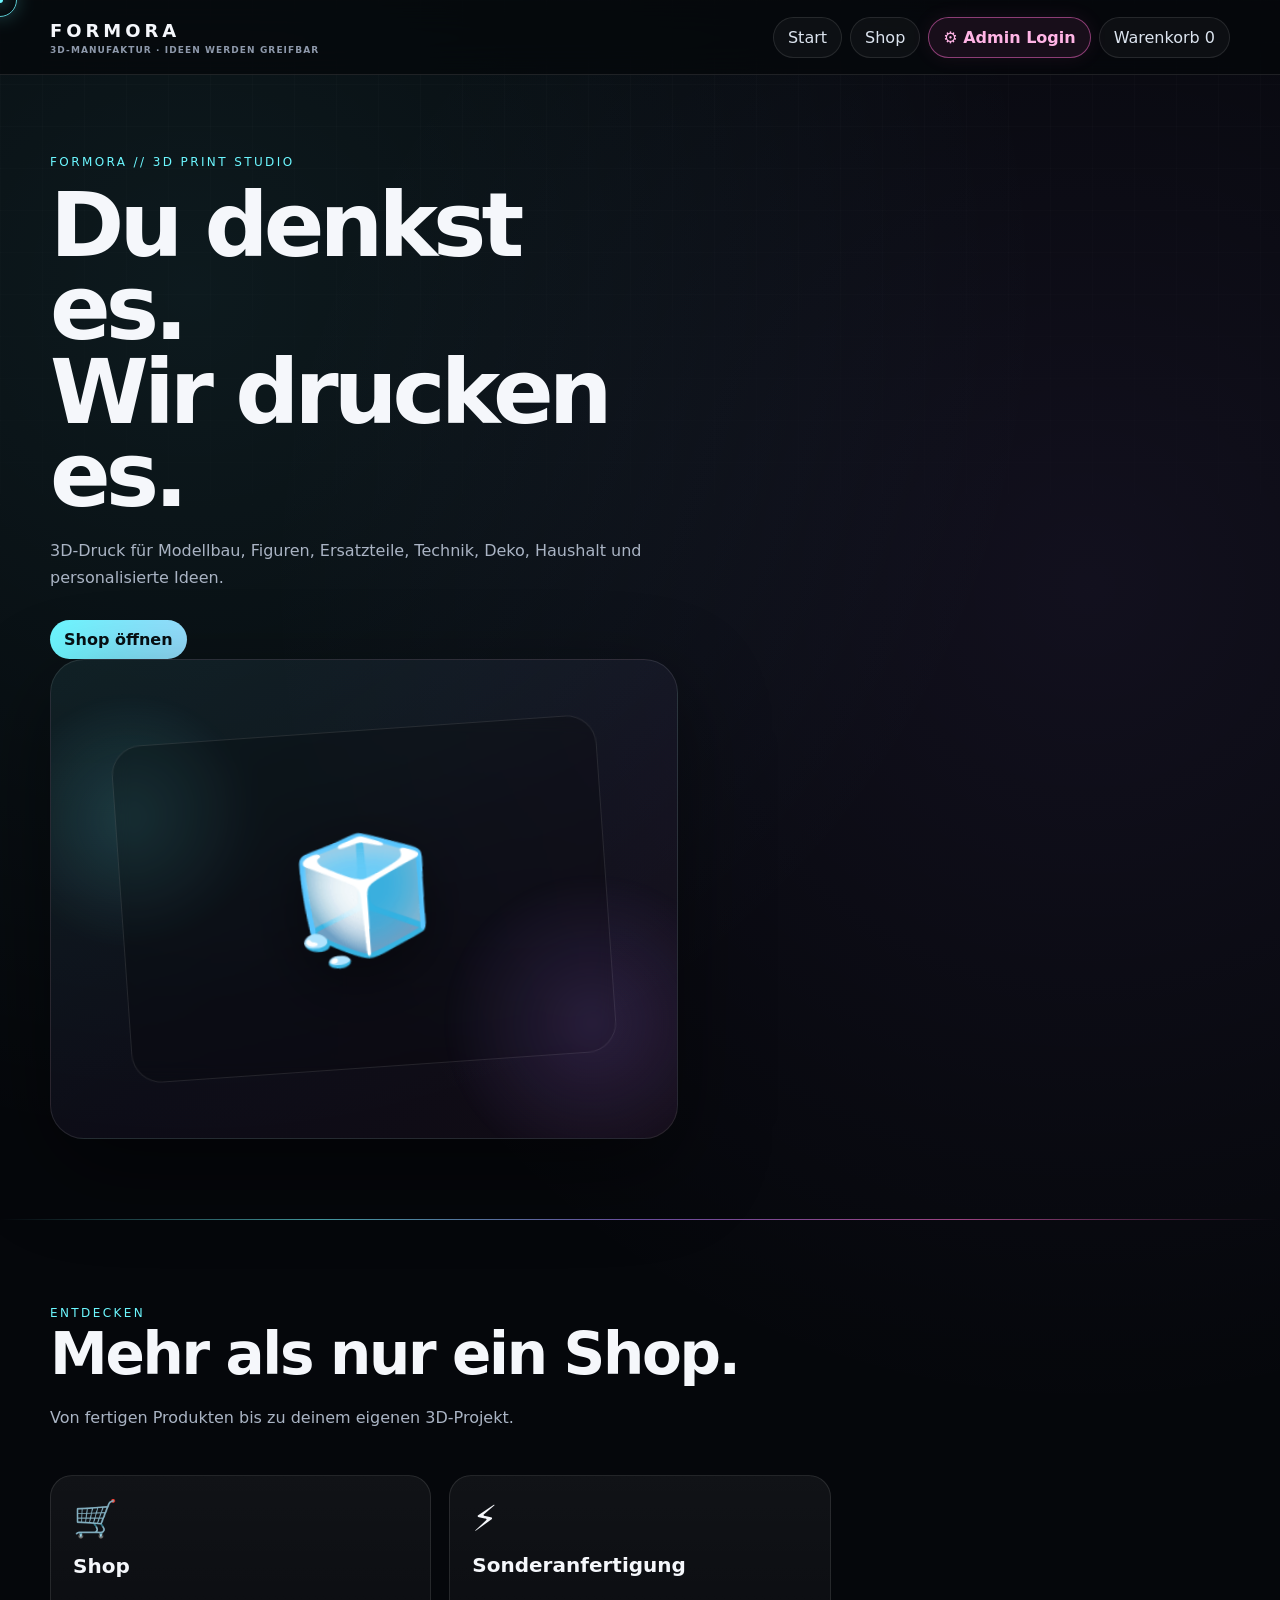
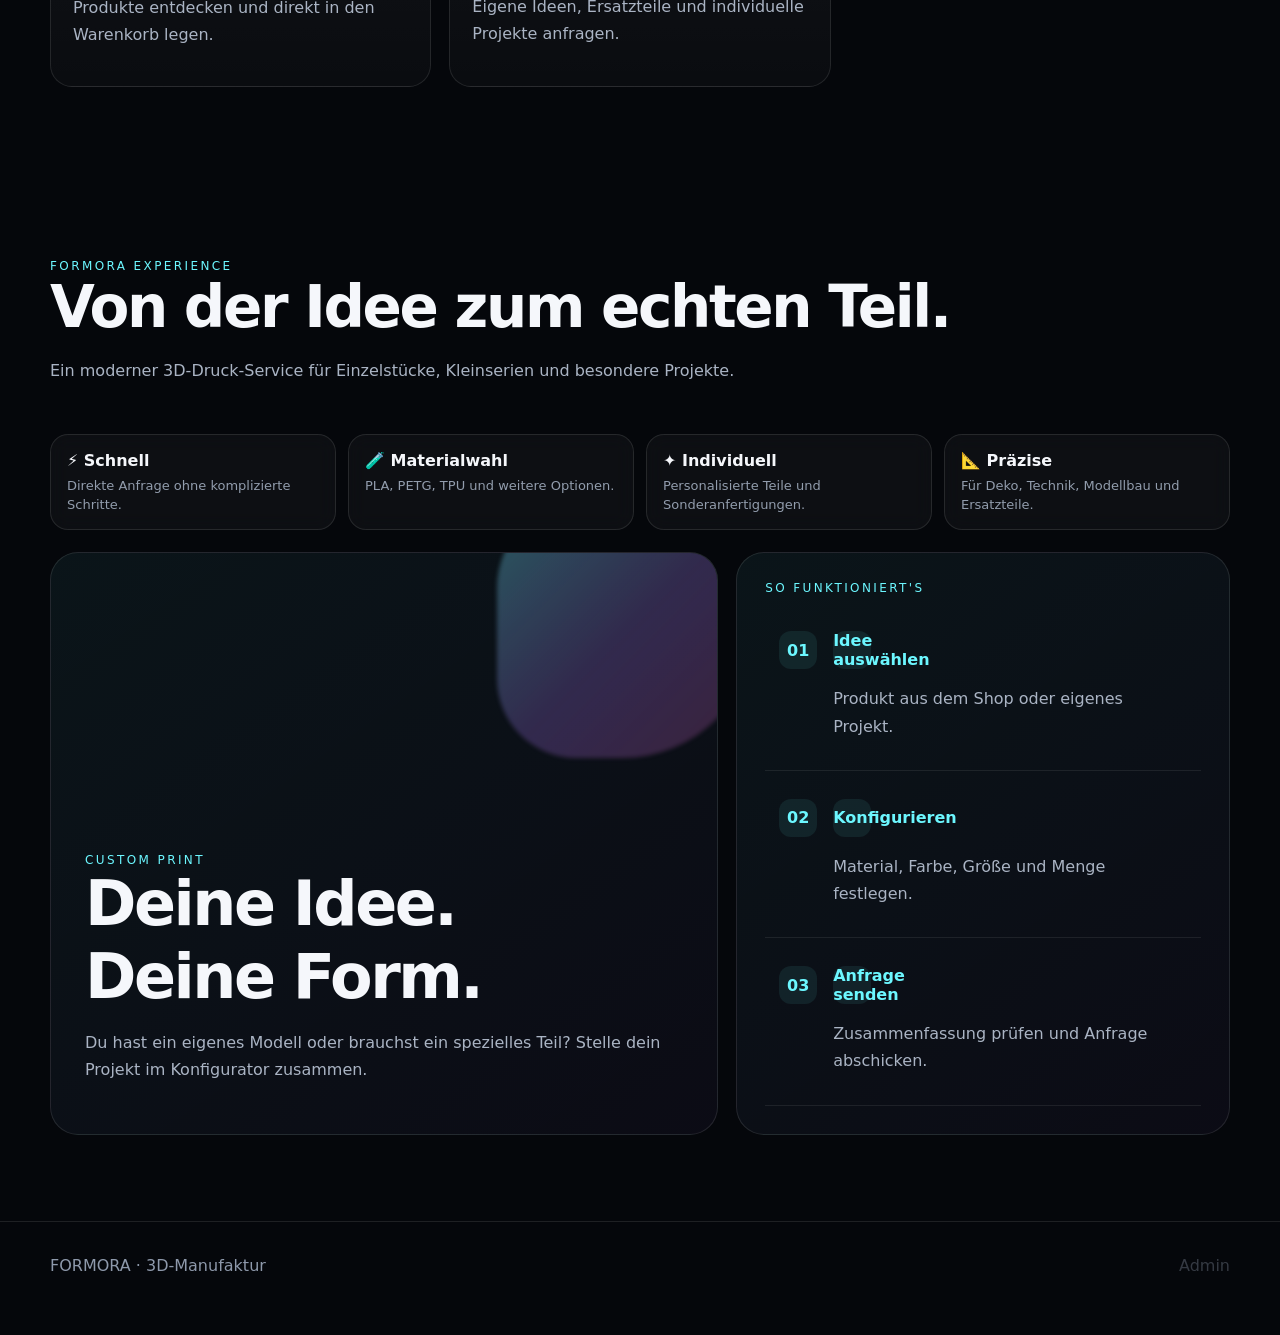
==== index.html @ adc97095 "Add files via upload" ====
<!doctype html><html lang="de"><head><meta charset="utf-8"><meta name="viewport" content="width=device-width,initial-scale=1"><title>FORMORA — 3D Manufaktur</title><style>
:root{
  --bg:#05070b;--panel:#0a0f18;--panel2:#0e1522;--txt:#f5f7fb;--muted:#8e99ab;
  --cyan:#6cf7ff;--violet:#ad7cff;--pink:#ff6ccf;--line:rgba(255,255,255,.10);
}
*{box-sizing:border-box}html{scroll-behavior:smooth}body{
  margin:0;background:
  radial-gradient(circle at 15% 10%,rgba(108,247,255,.08),transparent 30%),
  radial-gradient(circle at 85% 20%,rgba(173,124,255,.08),transparent 32%),
  #05070b;color:var(--txt);font-family:Inter,system-ui,-apple-system,Segoe UI,Roboto,sans-serif;
  overflow-x:hidden
}
body:before{
  content:"";position:fixed;inset:0;pointer-events:none;z-index:-2;
  background-image:linear-gradient(rgba(255,255,255,.025) 1px,transparent 1px),
  linear-gradient(90deg,rgba(255,255,255,.025) 1px,transparent 1px);
  background-size:42px 42px;mask-image:linear-gradient(to bottom,rgba(0,0,0,.7),transparent 85%);
}
a{color:inherit;text-decoration:none}button,input,select,textarea{font:inherit}
.wrap{width:min(1180px,calc(100% - 32px));margin:auto}
header{
  position:sticky;top:0;z-index:50;background:rgba(5,7,11,.72);backdrop-filter:blur(18px);
  border-bottom:1px solid var(--line)
}
.nav{height:74px;display:flex;align-items:center;justify-content:space-between;gap:18px}
.brand{font-weight:900;letter-spacing:.22em;font-size:18px}.brand small{display:block;font-size:9px;letter-spacing:.12em;color:var(--muted);margin-top:4px}
nav{display:flex;gap:8px;align-items:center;flex-wrap:wrap}
nav a,.ghost-btn,.btn{
  border:1px solid var(--line);border-radius:999px;padding:10px 14px;background:rgba(255,255,255,.035);
  color:#dce4ef;cursor:pointer;transition:.25s ease
}
nav a:hover,.ghost-btn:hover,.btn:hover{transform:translateY(-2px);border-color:rgba(108,247,255,.5);box-shadow:0 8px 30px rgba(108,247,255,.08)}
.btn.primary{background:linear-gradient(90deg,var(--cyan),#95dfff);color:#071014;border:none;font-weight:800}
.hero{min-height:calc(100vh - 74px);display:grid;align-items:center;padding:80px 0}
.hero-grid{display:grid;grid-template-columns:1.1fr .9fr;gap:38px;align-items:center}
.eyebrow{font-size:12px;letter-spacing:.2em;color:var(--cyan);text-transform:uppercase}
h1{font-size:clamp(48px,7vw,92px);line-height:.93;margin:15px 0 20px;letter-spacing:-.055em}
h2{font-size:clamp(32px,4.6vw,58px);margin:0 0 12px;letter-spacing:-.04em}
p{color:#aab4c4;line-height:1.7}
.hero-actions{display:flex;gap:12px;flex-wrap:wrap;margin-top:28px}
.visual{
  min-height:480px;border:1px solid var(--line);border-radius:34px;position:relative;overflow:hidden;
  background:linear-gradient(145deg,rgba(108,247,255,.07),rgba(173,124,255,.05) 55%,rgba(255,108,207,.05));
  box-shadow:0 30px 90px rgba(0,0,0,.45)
}
.visual:before,.visual:after{content:"";position:absolute;border-radius:50%;filter:blur(4px);animation:float 7s ease-in-out infinite}
.visual:before{width:280px;height:280px;background:radial-gradient(circle,var(--cyan),transparent 65%);opacity:.15;left:-60px;top:20px}
.visual:after{width:330px;height:330px;background:radial-gradient(circle,var(--violet),transparent 65%);opacity:.16;right:-80px;bottom:-50px;animation-delay:-3s}
.print-object{
  position:absolute;inset:70px;display:grid;place-items:center;border:1px solid rgba(255,255,255,.1);border-radius:30px;
  transform:rotate(-4deg);background:rgba(0,0,0,.22);backdrop-filter:blur(10px)
}
.print-object span{font-size:120px;filter:drop-shadow(0 20px 30px rgba(0,0,0,.45))}
@keyframes float{50%{transform:translateY(28px) scale(1.06)}}
section{padding:86px 0}.sectionhead{display:flex;justify-content:space-between;gap:20px;align-items:end;margin-bottom:28px}
.grid{display:grid;grid-template-columns:repeat(3,minmax(0,1fr));gap:18px}
.card,.product{
  border:1px solid var(--line);background:linear-gradient(180deg,rgba(255,255,255,.05),rgba(255,255,255,.025));
  border-radius:22px;overflow:hidden;transition:transform .25s ease,border-color .25s ease,box-shadow .25s ease
}
.card:hover,.product:hover{transform:translateY(-6px);border-color:rgba(108,247,255,.35);box-shadow:0 20px 55px rgba(0,0,0,.28)}
.card{padding:22px}.card b{font-size:20px}.card .icon{font-size:36px;margin-bottom:14px}
.products{display:grid;grid-template-columns:repeat(3,minmax(0,1fr));gap:18px}
.pic{height:210px;background:linear-gradient(145deg,#111826,#0a0f18);display:grid;place-items:center;overflow:hidden}
.pic img{width:100%;height:100%;object-fit:cover}.pic .fallback{font-size:72px}
.info{padding:18px}.info h3{margin:0 0 8px}.info p{font-size:14px;min-height:48px}
.meta{display:flex;justify-content:space-between;align-items:center;gap:10px;margin-top:16px}.price{font-size:20px;font-weight:800}
.filters{display:flex;flex-wrap:wrap;gap:8px;margin:18px 0}.filter{border:1px solid var(--line);background:rgba(255,255,255,.035);color:#dce4ef;border-radius:999px;padding:10px 13px;cursor:pointer}.filter.active{border-color:var(--cyan);color:var(--cyan)}
.search{width:100%;min-height:48px;border-radius:14px;border:1px solid var(--line);background:#0b111c;color:#fff;padding:0 14px;margin:8px 0 20px}
.drawer{
  position:fixed;right:0;top:0;height:100%;width:min(420px,100%);background:#080d15;z-index:90;
  transform:translateX(105%);transition:.3s ease;border-left:1px solid var(--line);padding:22px;overflow:auto
}
.drawer.open{transform:none}.overlay{position:fixed;inset:0;background:rgba(0,0,0,.62);opacity:0;pointer-events:none;z-index:80;transition:.25s}.overlay.show{opacity:1;pointer-events:auto}
.cartrow{display:grid;grid-template-columns:1fr auto;gap:12px;padding:14px 0;border-bottom:1px solid var(--line)}
.cart-controls{display:flex;gap:5px;justify-content:flex-end;margin-top:7px}.cart-controls button{width:30px;height:30px;border-radius:8px;border:1px solid var(--line);background:#0d1420;color:#fff}
.footer{padding:34px 0 60px;border-top:1px solid var(--line);color:var(--muted)}
.magic-line{height:1px;background:linear-gradient(90deg,transparent,var(--cyan),var(--violet),var(--pink),transparent);opacity:.6}
.reveal{opacity:0;transform:translateY(18px);transition:.7s ease}.reveal.show{opacity:1;transform:none}
.cursor-ring,.cursor-dot{position:fixed;left:0;top:0;pointer-events:none;z-index:9999;mix-blend-mode:screen}
.cursor-ring{width:34px;height:34px;border:1px solid rgba(108,247,255,.8);border-radius:50%;transform:translate(-50%,-50%);box-shadow:0 0 18px rgba(108,247,255,.25);transition:width .18s,height .18s,border-color .18s}
.cursor-dot{width:6px;height:6px;background:var(--cyan);border-radius:50%;transform:translate(-50%,-50%);box-shadow:0 0 14px var(--cyan)}
body.cursor-hover .cursor-ring{width:52px;height:52px;border-color:var(--pink)}
body.cursor-down .cursor-ring{width:24px;height:24px}
.admin-shell{display:grid;grid-template-columns:250px 1fr;min-height:100vh}
.admin-side{border-right:1px solid var(--line);padding:24px;position:sticky;top:0;height:100vh;background:#080d15}
.admin-main{padding:32px}.admin-panel{border:1px solid var(--line);border-radius:20px;padding:20px;background:#0a101a;margin-bottom:20px}
.admin-grid{display:grid;grid-template-columns:repeat(2,minmax(0,1fr));gap:14px}
.admin-field{display:flex;flex-direction:column;gap:7px}.admin-field.full{grid-column:1/-1}
.admin-field input,.admin-field textarea,.admin-field select{background:#0b111c;border:1px solid var(--line);border-radius:12px;color:#fff;padding:11px}
.admin-product{display:grid;grid-template-columns:1fr 140px 150px auto;gap:10px;align-items:center;border-bottom:1px solid var(--line);padding:12px 0}
.login{min-height:100vh;display:grid;place-items:center;padding:30px}.login-box{width:min(430px,100%);border:1px solid var(--line);border-radius:24px;padding:24px;background:#0a101a}
@media (pointer:coarse){.cursor-ring,.cursor-dot{display:none!important}}
@media(max-width:900px){.hero-grid{grid-template-columns:1fr}.visual{min-height:360px}.grid,.products{grid-template-columns:repeat(2,minmax(0,1fr))}.admin-shell{grid-template-columns:1fr}.admin-side{height:auto;position:relative;border-right:0;border-bottom:1px solid var(--line)}}
@media(max-width:620px){nav{gap:5px;justify-content:flex-end}nav a:not(.keep){display:inline-flex;padding:8px 9px;font-size:12px}.grid,.products{grid-template-columns:1fr}.hero{padding:50px 0}.visual{min-height:300px}.print-object{inset:45px}.admin-grid{grid-template-columns:1fr}.admin-field.full{grid-column:auto}.admin-product{grid-template-columns:1fr}.nav{height:auto;padding:14px 0}}

.new-badge{
  display:inline-flex;align-items:center;gap:7px;padding:8px 12px;border-radius:999px;
  border:1px solid rgba(108,247,255,.32);background:rgba(108,247,255,.08);
  color:#9ffbff;font-size:12px;font-weight:800;letter-spacing:.08em;margin-bottom:18px
}
.quick-launch{
  display:grid;grid-template-columns:repeat(3,minmax(0,1fr));gap:14px;margin-top:26px
}
.launch-card{
  display:block;padding:20px;border:1px solid rgba(255,255,255,.12);border-radius:20px;
  background:linear-gradient(145deg,rgba(108,247,255,.07),rgba(173,124,255,.05));
  transition:.25s ease
}
.launch-card:hover{transform:translateY(-5px);border-color:rgba(108,247,255,.45)}
.launch-card .launch-icon{font-size:34px;margin-bottom:10px}
.launch-card b{display:block;font-size:19px;margin-bottom:5px}
.launch-card small{color:#9ba7b8;line-height:1.5}
.admin-nav{border-color:rgba(255,108,207,.35)!important;color:#ff9cdb!important}
@media(max-width:700px){.quick-launch{grid-template-columns:1fr}.nav{align-items:flex-start}.brand{min-width:120px}nav{max-width:65%}}


.admin-nav{
  display:inline-flex!important;
  align-items:center;
  justify-content:center;
  border:1px solid rgba(255,108,207,.5)!important;
  color:#ffb4e5!important;
  background:rgba(255,108,207,.08)!important;
  box-shadow:0 0 20px rgba(255,108,207,.08);
  font-weight:800
}
.admin-nav:hover{
  border-color:#ff6ccf!important;
  box-shadow:0 0 26px rgba(255,108,207,.2)
}
@media(max-width:620px){
  .admin-nav{display:inline-flex!important;padding:8px 10px!important;font-size:12px!important}
}


.feature-strip{display:grid;grid-template-columns:repeat(4,1fr);gap:12px;margin-top:34px}
.feature-pill{padding:16px;border:1px solid rgba(255,255,255,.1);border-radius:18px;background:rgba(255,255,255,.035);backdrop-filter:blur(10px)}
.feature-pill strong{display:block;margin-bottom:5px}.feature-pill span{font-size:13px;color:#929dad}
.showcase{display:grid;grid-template-columns:1.15fr .85fr;gap:18px;margin-top:22px}
.showcase-main,.showcase-side{border:1px solid rgba(255,255,255,.1);border-radius:28px;overflow:hidden;position:relative;background:linear-gradient(145deg,rgba(108,247,255,.06),rgba(173,124,255,.045))}
.showcase-main{min-height:380px;padding:34px;display:flex;flex-direction:column;justify-content:flex-end}
.showcase-side{min-height:380px;padding:28px}
.glow-shape{position:absolute;width:260px;height:260px;border-radius:42% 58% 63% 37%;background:linear-gradient(135deg,rgba(108,247,255,.32),rgba(173,124,255,.24),rgba(255,108,207,.2));filter:blur(2px);right:-40px;top:-55px;animation:morph 8s ease-in-out infinite}
@keyframes morph{50%{transform:rotate(35deg) scale(1.12);border-radius:62% 38% 43% 57%}}
.process{display:grid;gap:14px;margin-top:22px}.process-step{display:grid;grid-template-columns:42px 1fr;gap:12px;align-items:start;padding:14px;border-bottom:1px solid rgba(255,255,255,.08)}
.process-step b:first-child{width:38px;height:38px;border-radius:12px;display:grid;place-items:center;background:rgba(108,247,255,.08);color:#6cf7ff}
@media(max-width:800px){.feature-strip{grid-template-columns:repeat(2,1fr)}.showcase{grid-template-columns:1fr}.showcase-main,.showcase-side{min-height:320px}}
@media(max-width:480px){.feature-strip{grid-template-columns:1fr}}

</style></head>
<body><div class="cursor-ring"></div><div class="cursor-dot"></div>
<header><div class="wrap nav">
  <a class="brand" href="index.html"><span data-brand>FORMORA</span><small data-tagline>3D-MANUFAKTUR · IDEEN WERDEN GREIFBAR</small></a>
  <nav>
    <a href="index.html">Start</a>
    <a href="shop.html">Shop</a>
    
    <a href="admin.html" class="admin-nav keep">⚙ Admin Login</a><button id="cartBtn" class="ghost-btn keep">Warenkorb <span id="count">0</span></button>
  </nav>
</div></header>

<main>
<section class="hero"><div class="wrap hero-grid">
  <div class="reveal">
    <div class="eyebrow">FORMORA // 3D PRINT STUDIO</div>
    <h1 id="heroTitle">Du denkst es.<br>Wir drucken es.</h1>
    <p id="heroText">3D-Druck für Modellbau, Figuren, Ersatzteile, Technik, Deko, Haushalt und personalisierte Ideen.</p>
    <div class="hero-actions"><a class="btn primary" href="shop.html">Shop öffnen</a></div>


  <div class="visual reveal"><div class="print-object"><span>🧊</span></div></div>
</div></section>
<div class="magic-line"></div>
<section><div class="wrap">
  <div class="sectionhead reveal"><div><div class="eyebrow">ENTDECKEN</div><h2>Mehr als nur ein Shop.</h2><p>Von fertigen Produkten bis zu deinem eigenen 3D-Projekt.</p></div></div>
  <div class="grid">
    <a class="card reveal" href="shop.html"><div class="icon">🛒</div><b>Shop</b><p>Produkte entdecken und direkt in den Warenkorb legen.</p></a>
    
    <div class="card reveal"><div class="icon">⚡</div><b>Sonderanfertigung</b><p>Eigene Ideen, Ersatzteile und individuelle Projekte anfragen.</p></div>
  </div>
</div></section>
</main>

<div id="overlay" class="overlay"></div>
<aside id="drawer" class="drawer">
  <div style="display:flex;justify-content:space-between;align-items:center"><h3>Warenkorb</h3><button id="closeCart" class="ghost-btn">Schließen</button></div>
  <div id="items"></div>
  <div style="display:flex;justify-content:space-between;font-size:20px;margin:22px 0"><b>Gesamt</b><b id="sum">0,00 €</b></div>
  <button id="order" class="btn primary" style="width:100%">Bestellanfrage senden</button>
</aside>


<section>
<div class="wrap">
  <div class="sectionhead reveal">
    <div><div class="eyebrow">FORMORA EXPERIENCE</div><h2>Von der Idee zum echten Teil.</h2><p>Ein moderner 3D-Druck-Service für Einzelstücke, Kleinserien und besondere Projekte.</p></div>
  </div>
  <div class="feature-strip">
    <div class="feature-pill reveal"><strong>⚡ Schnell</strong><span>Direkte Anfrage ohne komplizierte Schritte.</span></div>
    <div class="feature-pill reveal"><strong>🧪 Materialwahl</strong><span>PLA, PETG, TPU und weitere Optionen.</span></div>
    <div class="feature-pill reveal"><strong>✦ Individuell</strong><span>Personalisierte Teile und Sonderanfertigungen.</span></div>
    <div class="feature-pill reveal"><strong>📐 Präzise</strong><span>Für Deko, Technik, Modellbau und Ersatzteile.</span></div>
  </div>

  <div class="showcase">
    <div class="showcase-main reveal">
      <div class="glow-shape"></div>
      <div style="position:relative;z-index:2">
        <div class="eyebrow">CUSTOM PRINT</div>
        <h2 style="font-size:clamp(34px,5vw,62px)">Deine Idee.<br>Deine Form.</h2>
        <p>Du hast ein eigenes Modell oder brauchst ein spezielles Teil? Stelle dein Projekt im Konfigurator zusammen.</p>
        
      </div>
    </div>
    <div class="showcase-side reveal">
      <div class="eyebrow">SO FUNKTIONIERT'S</div>
      <div class="process">
        <div class="process-step"><b>01</b><div><b>Idee auswählen</b><p>Produkt aus dem Shop oder eigenes Projekt.</p></div></div>
        <div class="process-step"><b>02</b><div><b>Konfigurieren</b><p>Material, Farbe, Größe und Menge festlegen.</p></div></div>
        <div class="process-step"><b>03</b><div><b>Anfrage senden</b><p>Zusammenfassung prüfen und Anfrage abschicken.</p></div></div>
      </div>
    </div>
  </div>
</div>
</section>

<footer class="footer"><div class="wrap">FORMORA · 3D-Manufaktur <span style="float:right"><a href="admin.html" style="opacity:.35">Admin</a></span></div></footer>
<script>
document.addEventListener("DOMContentLoaded",()=>{const d=loadData();document.getElementById("heroTitle").innerHTML=d.heroTitle.replace(". ",".<br>");document.getElementById("heroText").textContent=d.heroText})
</script>
<script>
const DEFAULT_DATA = {"brand": "FORMORA", "tagline": "3D-MANUFAKTUR · IDEEN WERDEN GREIFBAR", "heroTitle": "Du denkst es. Wir drucken es.", "heroText": "3D-Druck für Modellbau, Figuren, Ersatzteile, Technik, Deko, Haushalt und personalisierte Ideen.", "email": "deine-email@beispiel.de", "products": [{"id": "p1", "cat": "Modellbau", "name": "Diorama Detail Set", "price": 14.9, "desc": "Kleine Details und Zubehörteile für Modellbau-Projekte.", "image": ""}, {"id": "p2", "cat": "Modellbau", "name": "Fahrzeug Detailteil", "price": 17.9, "desc": "Detailteil für Fahrzeuge, Panzer und Modellbauprojekte.", "image": ""}, {"id": "p3", "cat": "Figuren", "name": "Fantasy Büste", "price": 28.9, "desc": "3D-gedruckte Büste zum Sammeln, Bemalen oder Verschenken.", "image": ""}, {"id": "p4", "cat": "Figuren", "name": "Miniaturen Set", "price": 19.9, "desc": "Mehrere kleine Figuren als Demo-Produkt.", "image": ""}, {"id": "p5", "cat": "Ersatzteile", "name": "Ersatzclip Set", "price": 6.9, "desc": "Praktische Ersatzclips als Beispiel für funktionalen 3D-Druck.", "image": ""}, {"id": "p6", "cat": "Technik", "name": "Universal Adapter", "price": 12.9, "desc": "Adapter, Halterungen und technische Bauteile.", "image": ""}, {"id": "p7", "cat": "Technik", "name": "Controller Dock", "price": 18.9, "desc": "Schlichter Halter für Controller und Gaming-Zubehör.", "image": ""}, {"id": "p8", "cat": "Deko", "name": "Design Vase", "price": 22.9, "desc": "Geometrische Vase mit moderner Oberflächenstruktur.", "image": ""}, {"id": "p9", "cat": "Haushalt", "name": "Kabel Organizer", "price": 8.9, "desc": "Kleine Ordnungshilfe für Arbeitsplatz und Zuhause.", "image": ""}, {"id": "p10", "cat": "Haushalt", "name": "Werkzeughalter", "price": 16.9, "desc": "3D-gedruckter Halter für Werkstatt oder Hobbyraum.", "image": ""}, {"id": "p11", "cat": "Personalisiert", "name": "Namensschild Custom", "price": 13.9, "desc": "Personalisiertes Schild mit Wunschname oder kurzem Text.", "image": ""}, {"id": "p12", "cat": "Personalisiert", "name": "Logo Schlüsselanhänger", "price": 9.9, "desc": "Schlüsselanhänger mit individuellem Namen oder Logo.", "image": ""}]};
function loadData(){
  try{
    const raw=localStorage.getItem("formoraData");
    return raw?JSON.parse(raw):JSON.parse(JSON.stringify(DEFAULT_DATA));
  }catch(e){return JSON.parse(JSON.stringify(DEFAULT_DATA))}
}
function saveData(data){localStorage.setItem("formoraData",JSON.stringify(data))}
function money(v){return Number(v||0).toLocaleString("de-DE",{style:"currency",currency:"EUR"})}
let cart=[];
function addCart(p){const x=cart.find(i=>i.id===p.id);if(x)x.qty++;else cart.push({...p,qty:1});renderCart();openCart()}
function renderCart(){
  const count=document.getElementById("count"),items=document.getElementById("items"),sum=document.getElementById("sum");
  if(!count||!items||!sum)return;
  count.textContent=cart.reduce((a,x)=>a+x.qty,0);
  sum.textContent=money(cart.reduce((a,x)=>a+x.price*x.qty,0));
  if(!cart.length){items.innerHTML="<p>Dein Warenkorb ist noch leer.</p>";return}
  items.innerHTML="";
  cart.forEach(x=>{
    const row=document.createElement("div");row.className="cartrow";
    row.innerHTML=`<div><b>${x.name}</b><br><small>${money(x.price)} pro Stück</small></div><div style="text-align:right"><b>${money(x.price*x.qty)}</b><div class="cart-controls"><button data-act="dec" data-id="${x.id}">−</button><button disabled>${x.qty}</button><button data-act="inc" data-id="${x.id}">+</button><button data-act="del" data-id="${x.id}">×</button></div></div>`;
    items.appendChild(row)
  })
}
function openCart(){document.getElementById("drawer")?.classList.add("open");document.getElementById("overlay")?.classList.add("show")}
function closeCart(){document.getElementById("drawer")?.classList.remove("open");document.getElementById("overlay")?.classList.remove("show")}
document.addEventListener("click",e=>{
  const add=e.target.closest("[data-add-product]");if(add){const d=loadData();const p=d.products.find(x=>x.id===add.dataset.addProduct);if(p)addCart(p)}
  const act=e.target.closest("[data-act]");if(act){const x=cart.find(i=>i.id===act.dataset.id);if(!x)return;if(act.dataset.act==="inc")x.qty++;if(act.dataset.act==="dec")x.qty--;if(act.dataset.act==="del"||x.qty<=0)cart=cart.filter(i=>i.id!==act.dataset.id);renderCart()}
});
document.addEventListener("DOMContentLoaded",()=>{
  const d=loadData();
  document.querySelectorAll("[data-brand]").forEach(x=>x.textContent=d.brand);
  document.querySelectorAll("[data-tagline]").forEach(x=>x.textContent=d.tagline);
  document.getElementById("cartBtn")?.addEventListener("click",openCart);
  document.getElementById("closeCart")?.addEventListener("click",closeCart);
  document.getElementById("overlay")?.addEventListener("click",closeCart);
  const order=document.getElementById("order");
  if(order)order.onclick=()=>{
    if(!cart.length)return alert("Der Warenkorb ist leer.");
    const lines=cart.map(x=>`${x.qty}x ${x.name} – ${money(x.price*x.qty)}`);
    const total=money(cart.reduce((a,x)=>a+x.price*x.qty,0));
    location.href=`mailto:${d.email}?subject=${encodeURIComponent("FORMORA Bestellanfrage")}&body=${encodeURIComponent(lines.join("\n")+"\n\nGesamt: "+total)}`
  };
  const obs=new IntersectionObserver(entries=>entries.forEach(en=>{if(en.isIntersecting)en.target.classList.add("show")}),{threshold:.12});
  document.querySelectorAll(".reveal").forEach(el=>obs.observe(el));
  if(matchMedia("(pointer:fine)").matches){
    const ring=document.querySelector(".cursor-ring"),dot=document.querySelector(".cursor-dot");
    let rx=0,ry=0,mx=0,my=0;
    addEventListener("mousemove",e=>{mx=e.clientX;my=e.clientY;dot.style.left=mx+"px";dot.style.top=my+"px"});
    function loop(){rx+=(mx-rx)*.18;ry+=(my-ry)*.18;ring.style.left=rx+"px";ring.style.top=ry+"px";requestAnimationFrame(loop)}loop();
    document.querySelectorAll("a,button,input,select,textarea,.product,.card").forEach(el=>{
      el.addEventListener("mouseenter",()=>document.body.classList.add("cursor-hover"));
      el.addEventListener("mouseleave",()=>document.body.classList.remove("cursor-hover"));
    });
    addEventListener("mousedown",()=>document.body.classList.add("cursor-down"));addEventListener("mouseup",()=>document.body.classList.remove("cursor-down"));
  }
  renderCart();
});
</script></body></html>
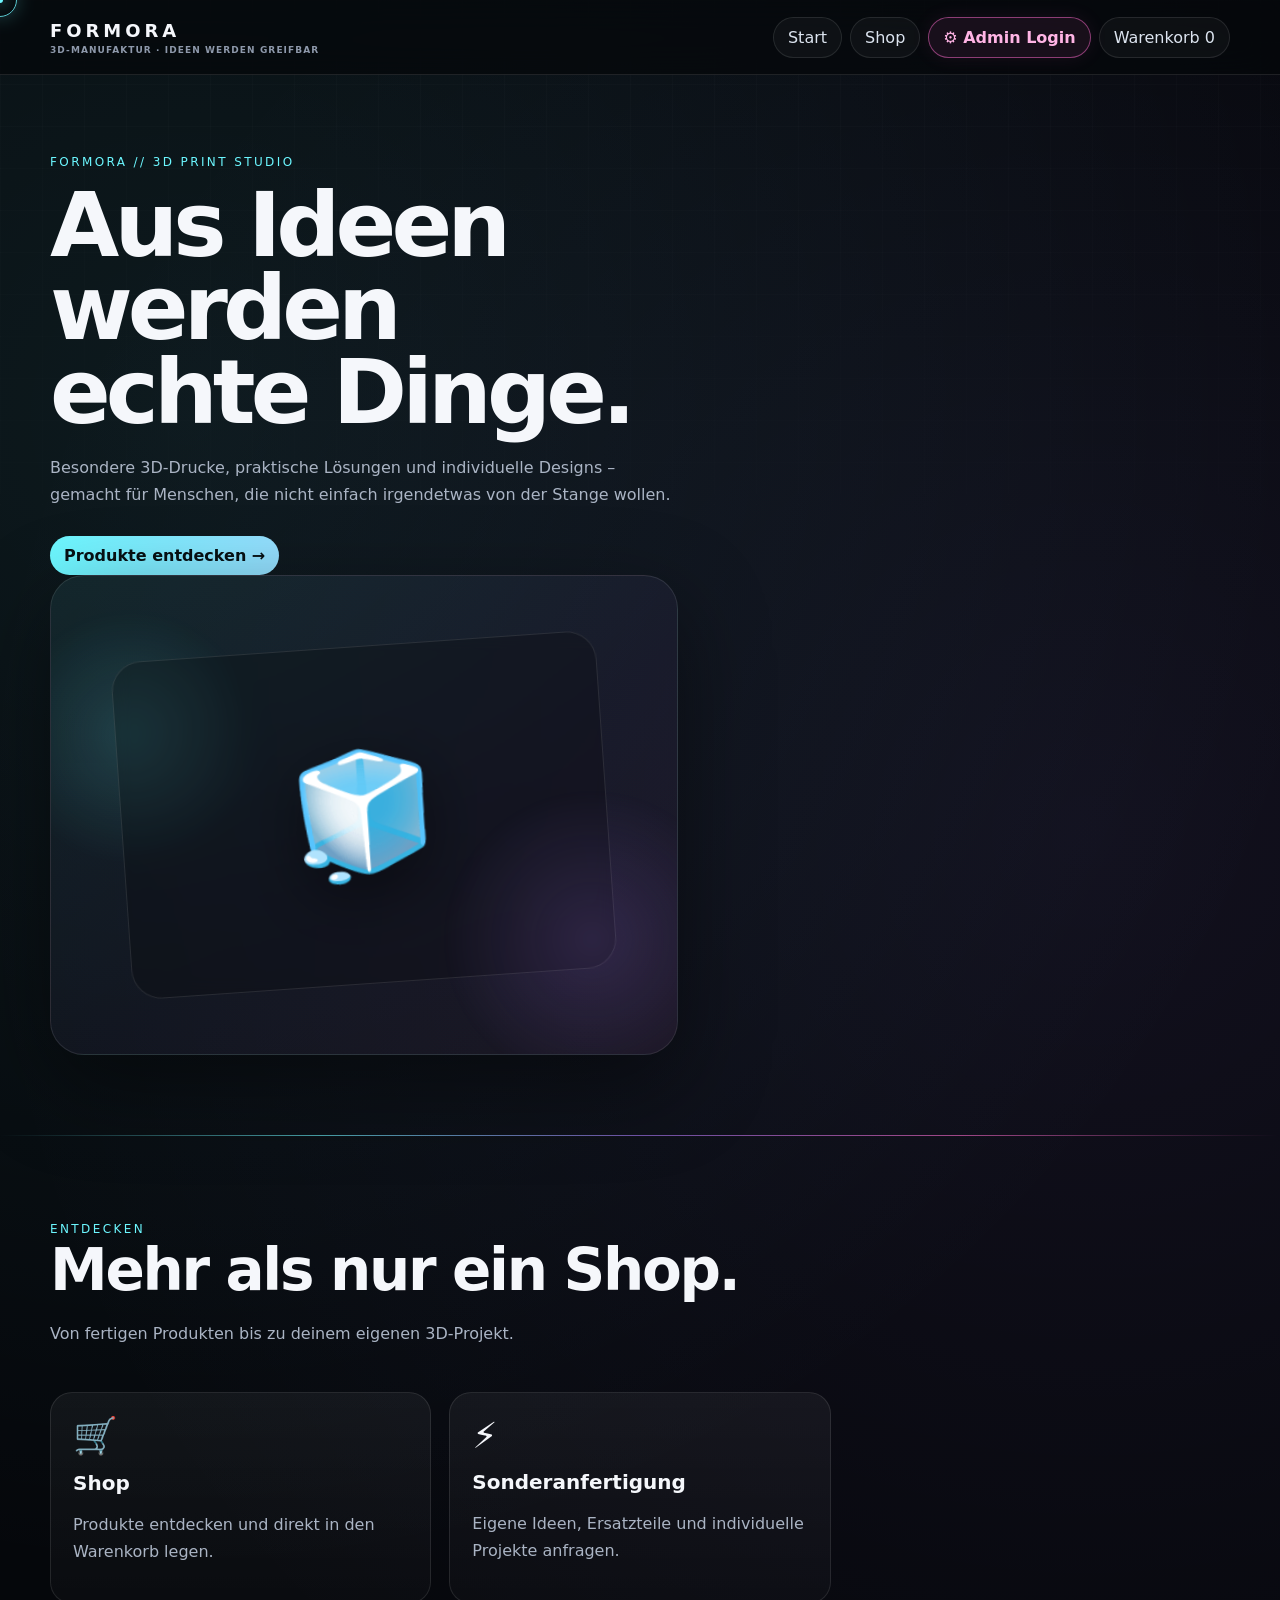
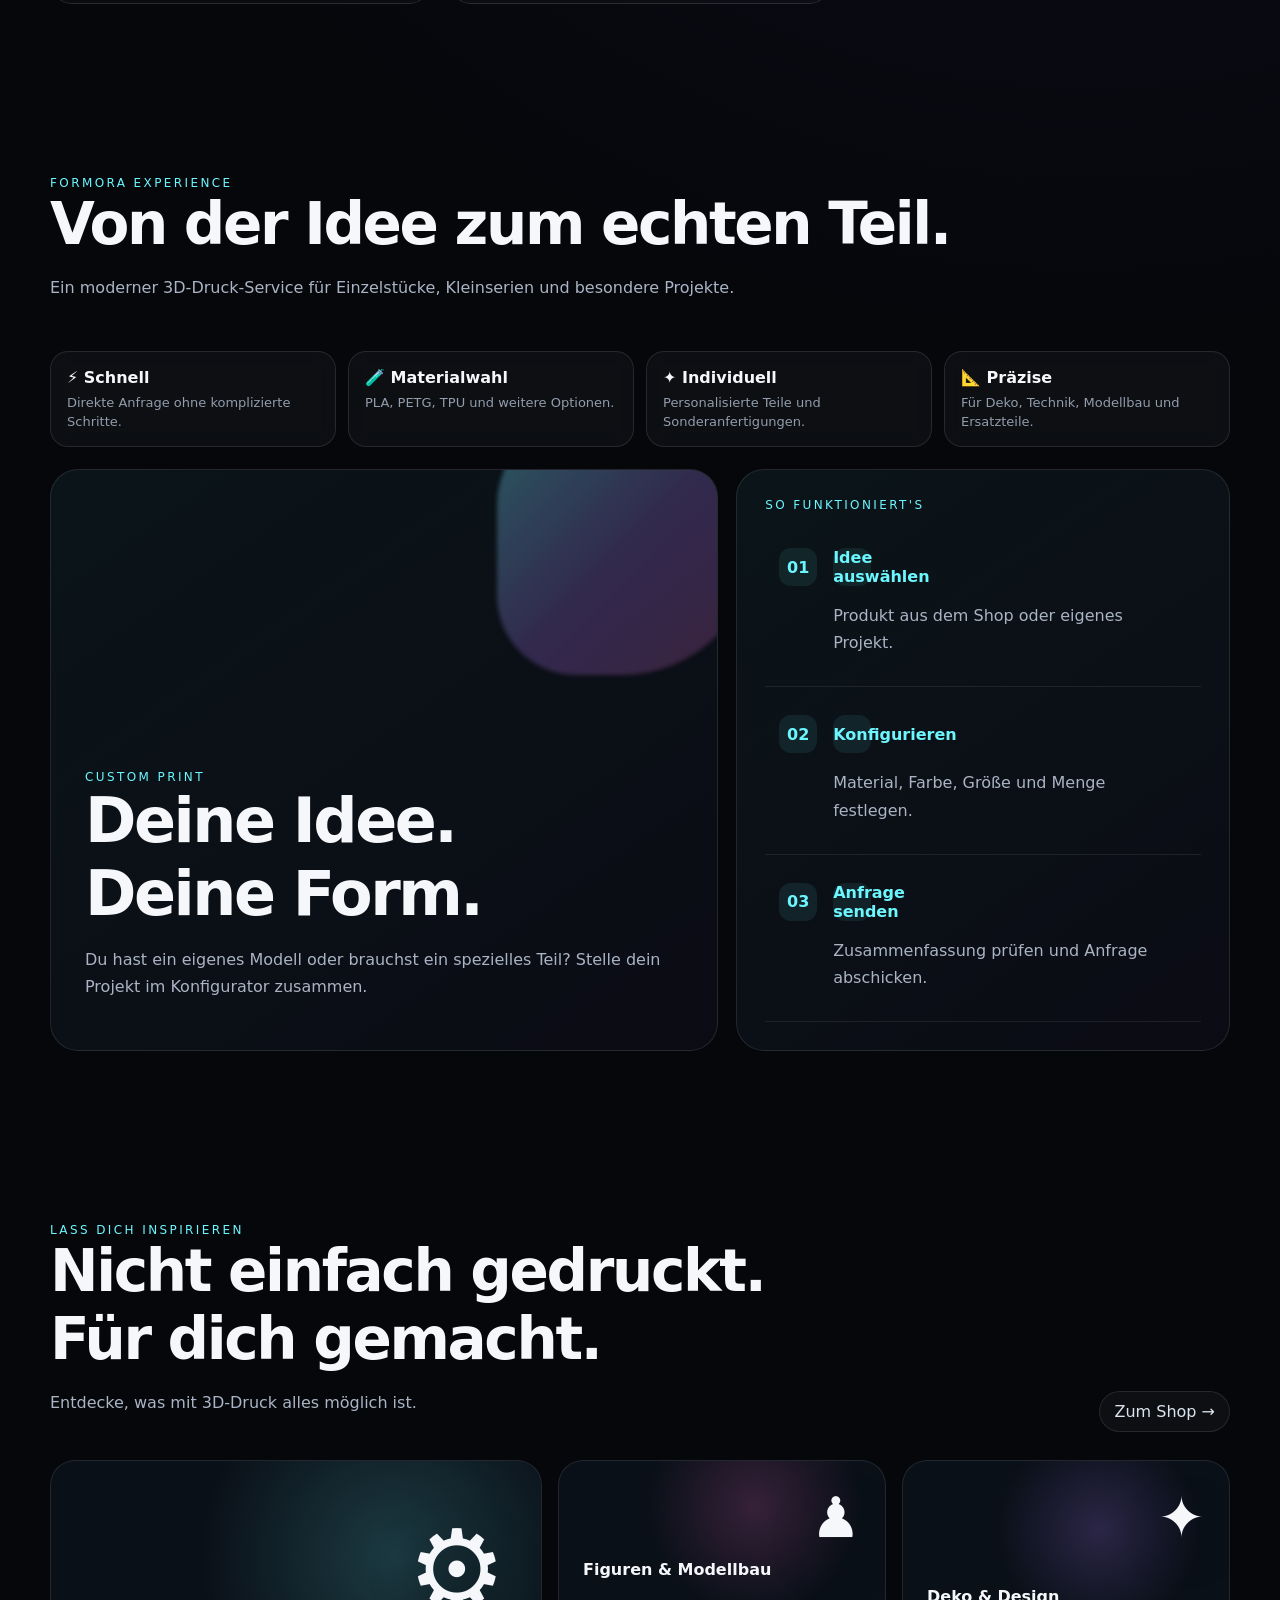
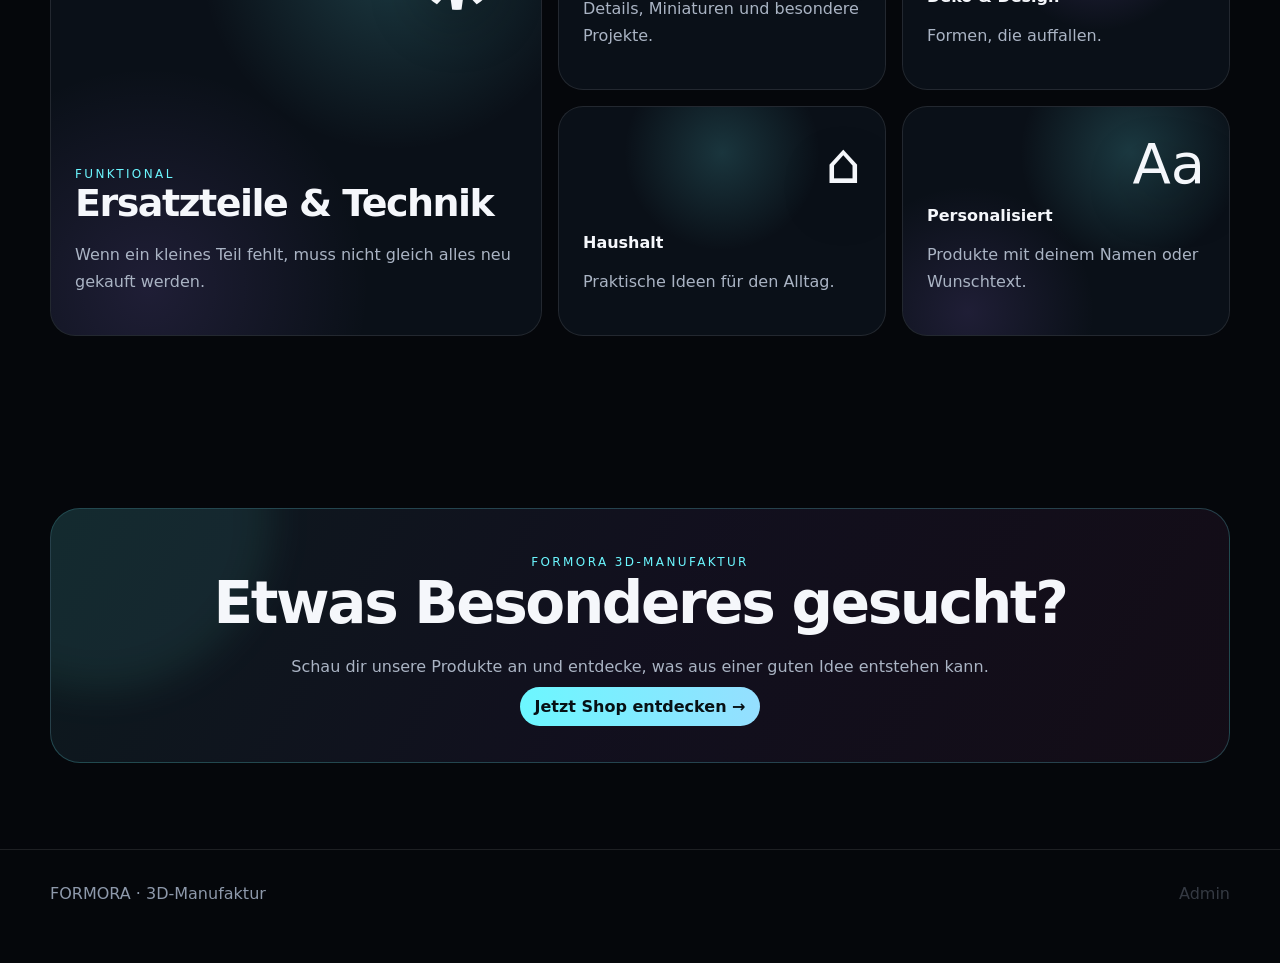
==== commit 2b1b13ee: "Add files via upload" ====
--- a/index.html
+++ b/index.html
@@ -148,6 +148,33 @@
 @media(max-width:800px){.feature-strip{grid-template-columns:repeat(2,1fr)}.showcase{grid-template-columns:1fr}.showcase-main,.showcase-side{min-height:320px}}
 @media(max-width:480px){.feature-strip{grid-template-columns:1fr}}
 
+
+.cart-toast{position:fixed;right:20px;bottom:20px;z-index:120;padding:14px 18px;border-radius:15px;background:#0d1720;border:1px solid rgba(108,247,255,.35);box-shadow:0 18px 55px rgba(0,0,0,.4);color:#dffcff;transform:translateY(30px);opacity:0;pointer-events:none;transition:.25s}
+.cart-toast.show{transform:none;opacity:1}
+.hero-trust{display:flex;gap:18px;flex-wrap:wrap;margin-top:22px;color:#9ca8b8;font-size:13px}
+.hero-trust span{display:flex;align-items:center;gap:6px}
+.hero-highlight{background:linear-gradient(90deg,#fff,#9ffaff 45%,#c9a7ff 75%,#ffb2e4);-webkit-background-clip:text;background-clip:text;color:transparent}
+.inspiration-grid{display:grid;grid-template-columns:1.2fr .8fr .8fr;grid-template-rows:230px 230px;gap:16px}
+.inspire{border:1px solid rgba(255,255,255,.1);border-radius:25px;position:relative;overflow:hidden;padding:24px;background:#0a1018;display:flex;align-items:flex-end;transition:.3s}
+.inspire:hover{transform:translateY(-5px);border-color:rgba(108,247,255,.35)}
+.inspire.big{grid-row:1/3}
+.inspire:before{content:"";position:absolute;inset:0;background:radial-gradient(circle at 70% 20%,rgba(108,247,255,.18),transparent 38%),radial-gradient(circle at 20% 90%,rgba(173,124,255,.13),transparent 38%)}
+.inspire:nth-child(2):before{background:radial-gradient(circle at 60% 20%,rgba(255,108,207,.18),transparent 40%)}
+.inspire:nth-child(3):before{background:radial-gradient(circle at 60% 30%,rgba(173,124,255,.2),transparent 40%)}
+.inspire:nth-child(4):before{background:radial-gradient(circle at 50% 20%,rgba(108,247,255,.16),transparent 40%)}
+.inspire-content{position:relative;z-index:2}.inspire-icon{font-size:56px;position:absolute;right:24px;top:24px;filter:drop-shadow(0 16px 25px rgba(0,0,0,.4))}
+.inspire.big .inspire-icon{font-size:110px;right:35px;top:45px}
+.cta-wow{position:relative;overflow:hidden;border:1px solid rgba(108,247,255,.22);border-radius:30px;padding:46px;background:linear-gradient(120deg,rgba(108,247,255,.08),rgba(173,124,255,.08),rgba(255,108,207,.06));text-align:center}
+.cta-wow:before{content:"";position:absolute;width:340px;height:340px;border-radius:50%;background:rgba(108,247,255,.08);filter:blur(20px);left:-120px;top:-160px}
+.cta-wow>*{position:relative;z-index:2}
+@media(max-width:800px){.inspiration-grid{grid-template-columns:1fr 1fr;grid-template-rows:auto}.inspire.big{grid-row:auto;grid-column:1/-1;min-height:320px}.inspire{min-height:210px}}
+@media(max-width:520px){.inspiration-grid{grid-template-columns:1fr}.inspire.big{grid-column:auto}.inspire{min-height:220px}.cta-wow{padding:30px 20px}.cart-toast{left:14px;right:14px;bottom:14px}}
+
+
+@media (pointer:fine){
+  html,body,a,button,input,select,textarea,.product,.card,.inspire,.ghost-btn,.btn{cursor:none!important}
+}
+
 </style></head>
 <body><div class="cursor-ring"></div><div class="cursor-dot"></div>
 <header><div class="wrap nav">
@@ -164,9 +191,9 @@
 <section class="hero"><div class="wrap hero-grid">
   <div class="reveal">
     <div class="eyebrow">FORMORA // 3D PRINT STUDIO</div>
-    <h1 id="heroTitle">Du denkst es.<br>Wir drucken es.</h1>
-    <p id="heroText">3D-Druck für Modellbau, Figuren, Ersatzteile, Technik, Deko, Haushalt und personalisierte Ideen.</p>
-    <div class="hero-actions"><a class="btn primary" href="shop.html">Shop öffnen</a></div>
+    <h1 id="heroTitle">Aus Ideen werden<br><span class="hero-highlight">echte Dinge.</span></h1>
+    <p id="heroText">Besondere 3D-Drucke, praktische Lösungen und individuelle Designs – gemacht für Menschen, die nicht einfach irgendetwas von der Stange wollen.</p>
+    <div class="hero-actions"><a class="btn primary" href="shop.html">Produkte entdecken →</a></div>
 
 
   <div class="visual reveal"><div class="print-object"><span>🧊</span></div></div>
@@ -225,12 +252,34 @@
 </div>
 </section>
 
+
+<section>
+<div class="wrap">
+<div class="sectionhead reveal"><div><div class="eyebrow">LASS DICH INSPIRIEREN</div><h2>Nicht einfach gedruckt.<br>Für dich gemacht.</h2><p>Entdecke, was mit 3D-Druck alles möglich ist.</p></div><a class="btn" href="shop.html">Zum Shop →</a></div>
+<div class="inspiration-grid">
+  <a class="inspire big reveal" href="shop.html"><div class="inspire-icon">⚙️</div><div class="inspire-content"><div class="eyebrow">FUNKTIONAL</div><h2 style="font-size:38px">Ersatzteile & Technik</h2><p>Wenn ein kleines Teil fehlt, muss nicht gleich alles neu gekauft werden.</p></div></a>
+  <a class="inspire reveal" href="shop.html"><div class="inspire-icon">♟️</div><div class="inspire-content"><b>Figuren & Modellbau</b><p>Details, Miniaturen und besondere Projekte.</p></div></a>
+  <a class="inspire reveal" href="shop.html"><div class="inspire-icon">✦</div><div class="inspire-content"><b>Deko & Design</b><p>Formen, die auffallen.</p></div></a>
+  <a class="inspire reveal" href="shop.html"><div class="inspire-icon">⌂</div><div class="inspire-content"><b>Haushalt</b><p>Praktische Ideen für den Alltag.</p></div></a>
+  <a class="inspire reveal" href="shop.html"><div class="inspire-icon">Aa</div><div class="inspire-content"><b>Personalisiert</b><p>Produkte mit deinem Namen oder Wunschtext.</p></div></a>
+</div>
+</div>
+</section>
+<section><div class="wrap">
+<div class="cta-wow reveal">
+<div class="eyebrow">FORMORA 3D-MANUFAKTUR</div>
+<h2>Etwas Besonderes gesucht?</h2>
+<p>Schau dir unsere Produkte an und entdecke, was aus einer guten Idee entstehen kann.</p>
+<a class="btn primary" href="shop.html">Jetzt Shop entdecken →</a>
+</div>
+</div></section>
+
 <footer class="footer"><div class="wrap">FORMORA · 3D-Manufaktur <span style="float:right"><a href="admin.html" style="opacity:.35">Admin</a></span></div></footer>
 <script>
 document.addEventListener("DOMContentLoaded",()=>{const d=loadData();document.getElementById("heroTitle").innerHTML=d.heroTitle.replace(". ",".<br>");document.getElementById("heroText").textContent=d.heroText})
 </script>
 <script>
-const DEFAULT_DATA = {"brand": "FORMORA", "tagline": "3D-MANUFAKTUR · IDEEN WERDEN GREIFBAR", "heroTitle": "Du denkst es. Wir drucken es.", "heroText": "3D-Druck für Modellbau, Figuren, Ersatzteile, Technik, Deko, Haushalt und personalisierte Ideen.", "email": "deine-email@beispiel.de", "products": [{"id": "p1", "cat": "Modellbau", "name": "Diorama Detail Set", "price": 14.9, "desc": "Kleine Details und Zubehörteile für Modellbau-Projekte.", "image": ""}, {"id": "p2", "cat": "Modellbau", "name": "Fahrzeug Detailteil", "price": 17.9, "desc": "Detailteil für Fahrzeuge, Panzer und Modellbauprojekte.", "image": ""}, {"id": "p3", "cat": "Figuren", "name": "Fantasy Büste", "price": 28.9, "desc": "3D-gedruckte Büste zum Sammeln, Bemalen oder Verschenken.", "image": ""}, {"id": "p4", "cat": "Figuren", "name": "Miniaturen Set", "price": 19.9, "desc": "Mehrere kleine Figuren als Demo-Produkt.", "image": ""}, {"id": "p5", "cat": "Ersatzteile", "name": "Ersatzclip Set", "price": 6.9, "desc": "Praktische Ersatzclips als Beispiel für funktionalen 3D-Druck.", "image": ""}, {"id": "p6", "cat": "Technik", "name": "Universal Adapter", "price": 12.9, "desc": "Adapter, Halterungen und technische Bauteile.", "image": ""}, {"id": "p7", "cat": "Technik", "name": "Controller Dock", "price": 18.9, "desc": "Schlichter Halter für Controller und Gaming-Zubehör.", "image": ""}, {"id": "p8", "cat": "Deko", "name": "Design Vase", "price": 22.9, "desc": "Geometrische Vase mit moderner Oberflächenstruktur.", "image": ""}, {"id": "p9", "cat": "Haushalt", "name": "Kabel Organizer", "price": 8.9, "desc": "Kleine Ordnungshilfe für Arbeitsplatz und Zuhause.", "image": ""}, {"id": "p10", "cat": "Haushalt", "name": "Werkzeughalter", "price": 16.9, "desc": "3D-gedruckter Halter für Werkstatt oder Hobbyraum.", "image": ""}, {"id": "p11", "cat": "Personalisiert", "name": "Namensschild Custom", "price": 13.9, "desc": "Personalisiertes Schild mit Wunschname oder kurzem Text.", "image": ""}, {"id": "p12", "cat": "Personalisiert", "name": "Logo Schlüsselanhänger", "price": 9.9, "desc": "Schlüsselanhänger mit individuellem Namen oder Logo.", "image": ""}]};
+const DEFAULT_DATA = {"brand": "FORMORA", "tagline": "3D-MANUFAKTUR · IDEEN WERDEN GREIFBAR", "heroTitle": "Aus Ideen werden echte Dinge.", "heroText": "Besondere 3D-Drucke, praktische Lösungen und individuelle Designs – gemacht für Menschen, die nicht einfach irgendetwas von der Stange wollen.", "email": "deine-email@beispiel.de", "products": [{"id": "p1", "cat": "Modellbau", "name": "Diorama Detail Set", "price": 14.9, "desc": "Kleine Details und Zubehörteile für Modellbau-Projekte.", "image": ""}, {"id": "p2", "cat": "Modellbau", "name": "Fahrzeug Detailteil", "price": 17.9, "desc": "Detailteil für Fahrzeuge, Panzer und Modellbauprojekte.", "image": ""}, {"id": "p3", "cat": "Figuren", "name": "Fantasy Büste", "price": 28.9, "desc": "3D-gedruckte Büste zum Sammeln, Bemalen oder Verschenken.", "image": ""}, {"id": "p4", "cat": "Figuren", "name": "Miniaturen Set", "price": 19.9, "desc": "Mehrere kleine Figuren als Demo-Produkt.", "image": ""}, {"id": "p5", "cat": "Ersatzteile", "name": "Ersatzclip Set", "price": 6.9, "desc": "Praktische Ersatzclips als Beispiel für funktionalen 3D-Druck.", "image": ""}, {"id": "p6", "cat": "Technik", "name": "Universal Adapter", "price": 12.9, "desc": "Adapter, Halterungen und technische Bauteile.", "image": ""}, {"id": "p7", "cat": "Technik", "name": "Controller Dock", "price": 18.9, "desc": "Schlichter Halter für Controller und Gaming-Zubehör.", "image": ""}, {"id": "p8", "cat": "Deko", "name": "Design Vase", "price": 22.9, "desc": "Geometrische Vase mit moderner Oberflächenstruktur.", "image": ""}, {"id": "p9", "cat": "Haushalt", "name": "Kabel Organizer", "price": 8.9, "desc": "Kleine Ordnungshilfe für Arbeitsplatz und Zuhause.", "image": ""}, {"id": "p10", "cat": "Haushalt", "name": "Werkzeughalter", "price": 16.9, "desc": "3D-gedruckter Halter für Werkstatt oder Hobbyraum.", "image": ""}, {"id": "p11", "cat": "Personalisiert", "name": "Namensschild Custom", "price": 13.9, "desc": "Personalisiertes Schild mit Wunschname oder kurzem Text.", "image": ""}, {"id": "p12", "cat": "Personalisiert", "name": "Logo Schlüsselanhänger", "price": 9.9, "desc": "Schlüsselanhänger mit individuellem Namen oder Logo.", "image": ""}]};
 function loadData(){
   try{
     const raw=localStorage.getItem("formoraData");
@@ -240,7 +289,7 @@
 function saveData(data){localStorage.setItem("formoraData",JSON.stringify(data))}
 function money(v){return Number(v||0).toLocaleString("de-DE",{style:"currency",currency:"EUR"})}
 let cart=[];
-function addCart(p){const x=cart.find(i=>i.id===p.id);if(x)x.qty++;else cart.push({...p,qty:1});renderCart();openCart()}
+function addCart(p){const x=cart.find(i=>i.id===p.id);if(x)x.qty++;else cart.push({...p,qty:1});renderCart();showCartToast(p.name)}
 function renderCart(){
   const count=document.getElementById("count"),items=document.getElementById("items"),sum=document.getElementById("sum");
   if(!count||!items||!sum)return;
@@ -253,6 +302,14 @@
     row.innerHTML=`<div><b>${x.name}</b><br><small>${money(x.price)} pro Stück</small></div><div style="text-align:right"><b>${money(x.price*x.qty)}</b><div class="cart-controls"><button data-act="dec" data-id="${x.id}">−</button><button disabled>${x.qty}</button><button data-act="inc" data-id="${x.id}">+</button><button data-act="del" data-id="${x.id}">×</button></div></div>`;
     items.appendChild(row)
   })
+}
+function showCartToast(name){
+  let t=document.getElementById("cartToast");
+  if(!t){t=document.createElement("div");t.id="cartToast";t.className="cart-toast";document.body.appendChild(t)}
+  t.textContent="✓ "+name+" wurde zum Warenkorb hinzugefügt";
+  t.classList.add("show");
+  clearTimeout(window.__cartToastTimer);
+  window.__cartToastTimer=setTimeout(()=>t.classList.remove("show"),1800);
 }
 function openCart(){document.getElementById("drawer")?.classList.add("open");document.getElementById("overlay")?.classList.add("show")}
 function closeCart(){document.getElementById("drawer")?.classList.remove("open");document.getElementById("overlay")?.classList.remove("show")}
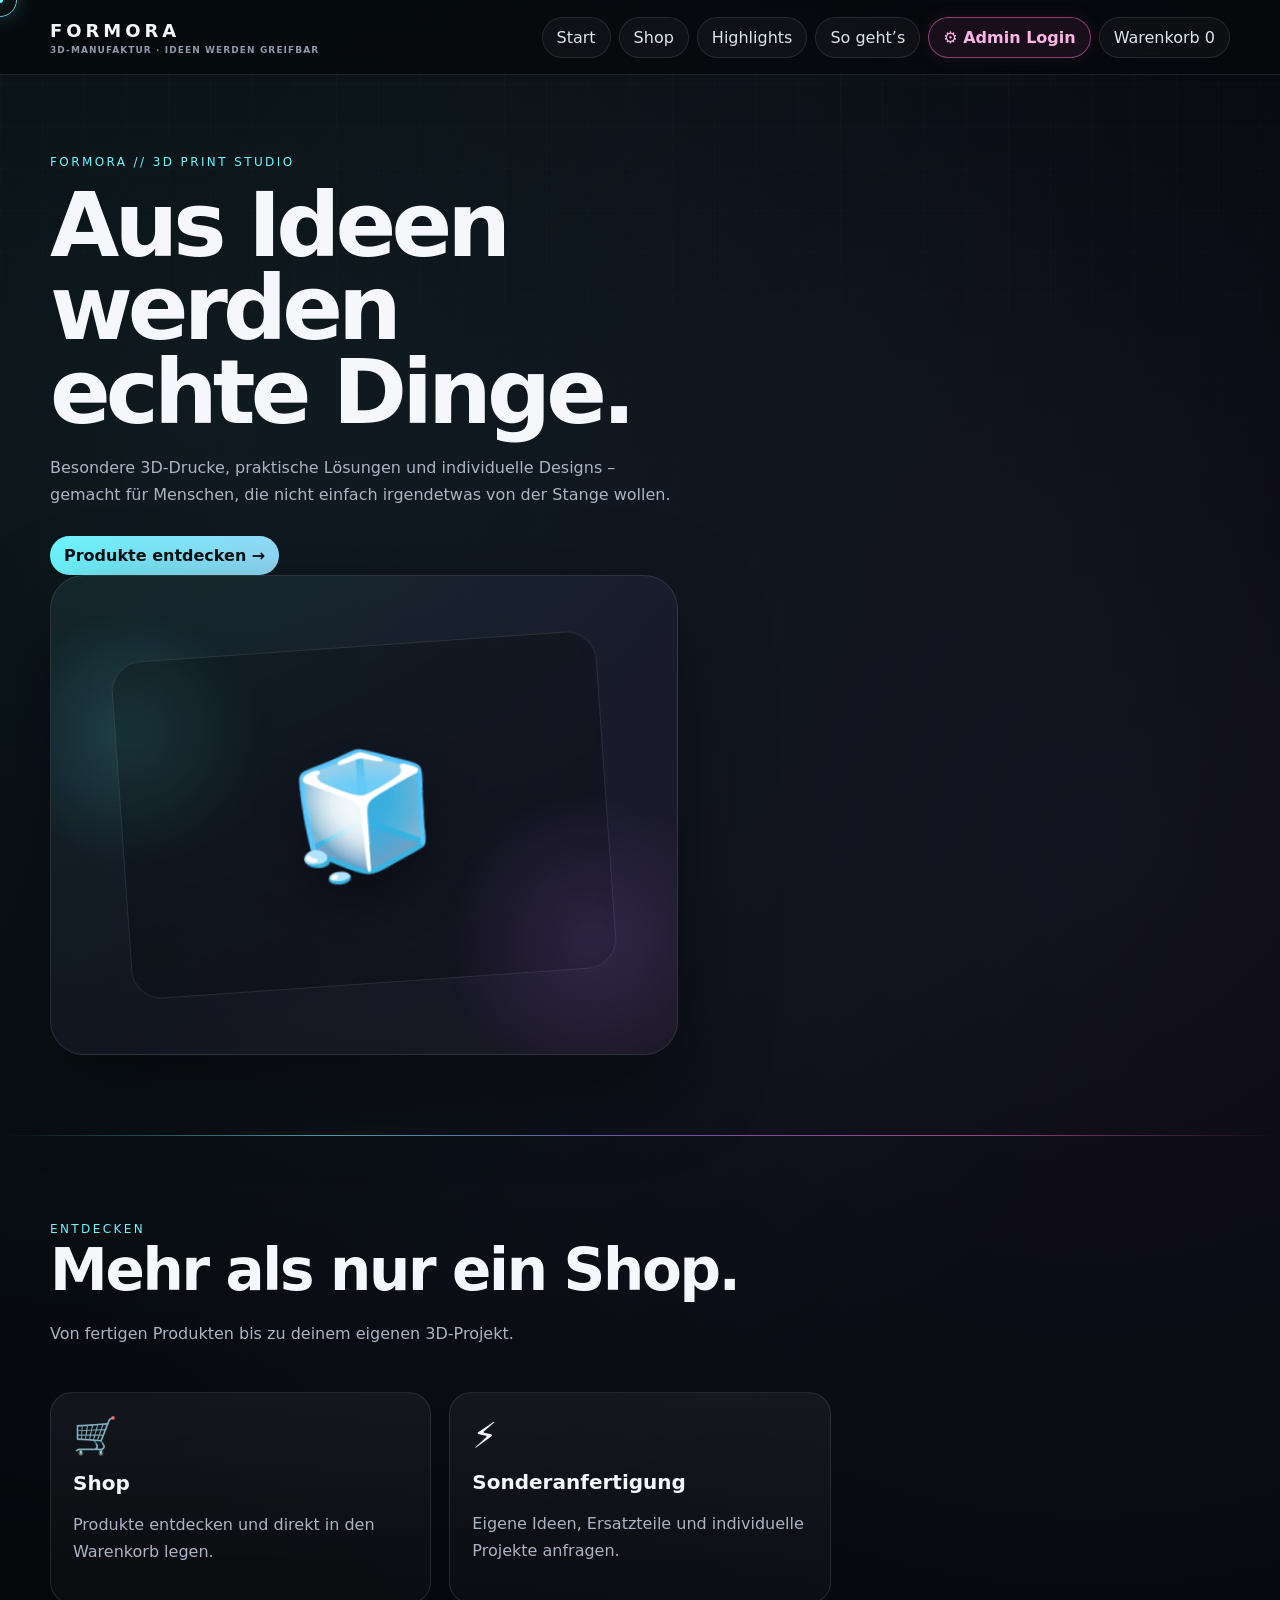
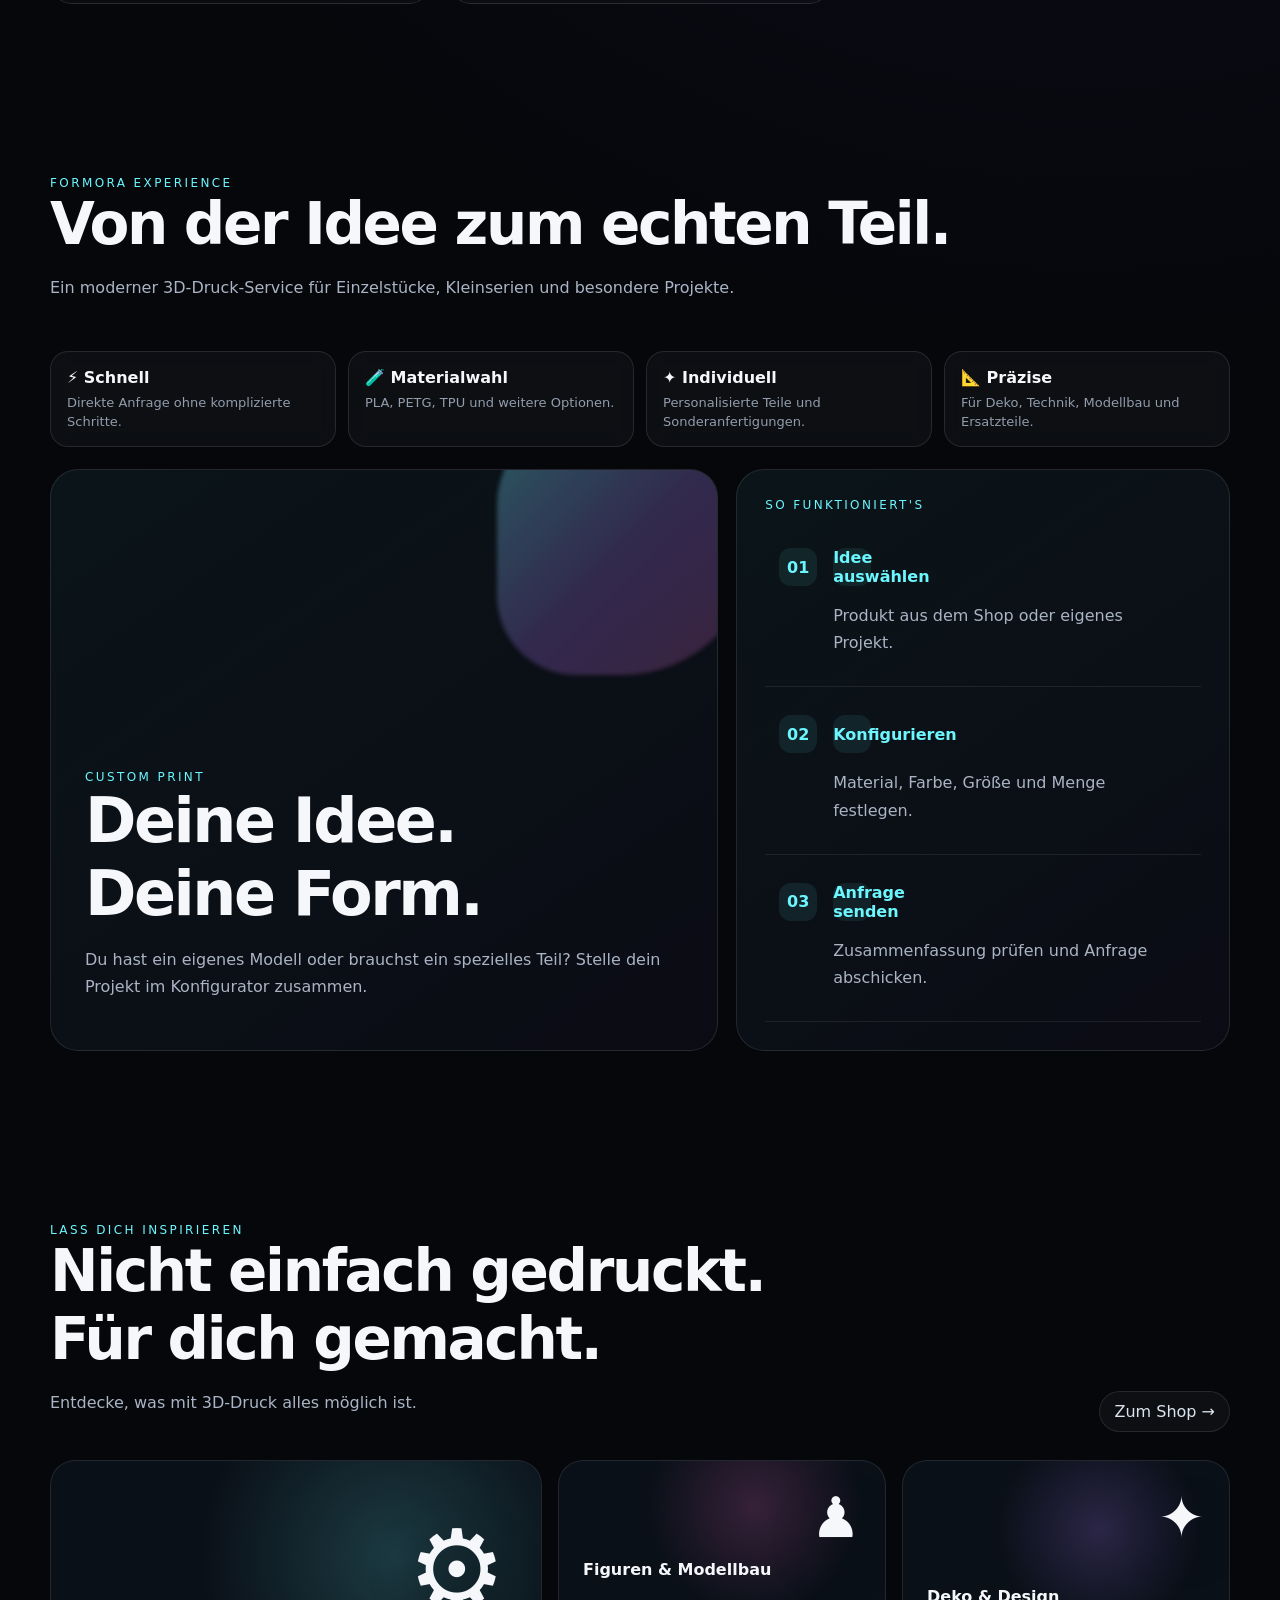
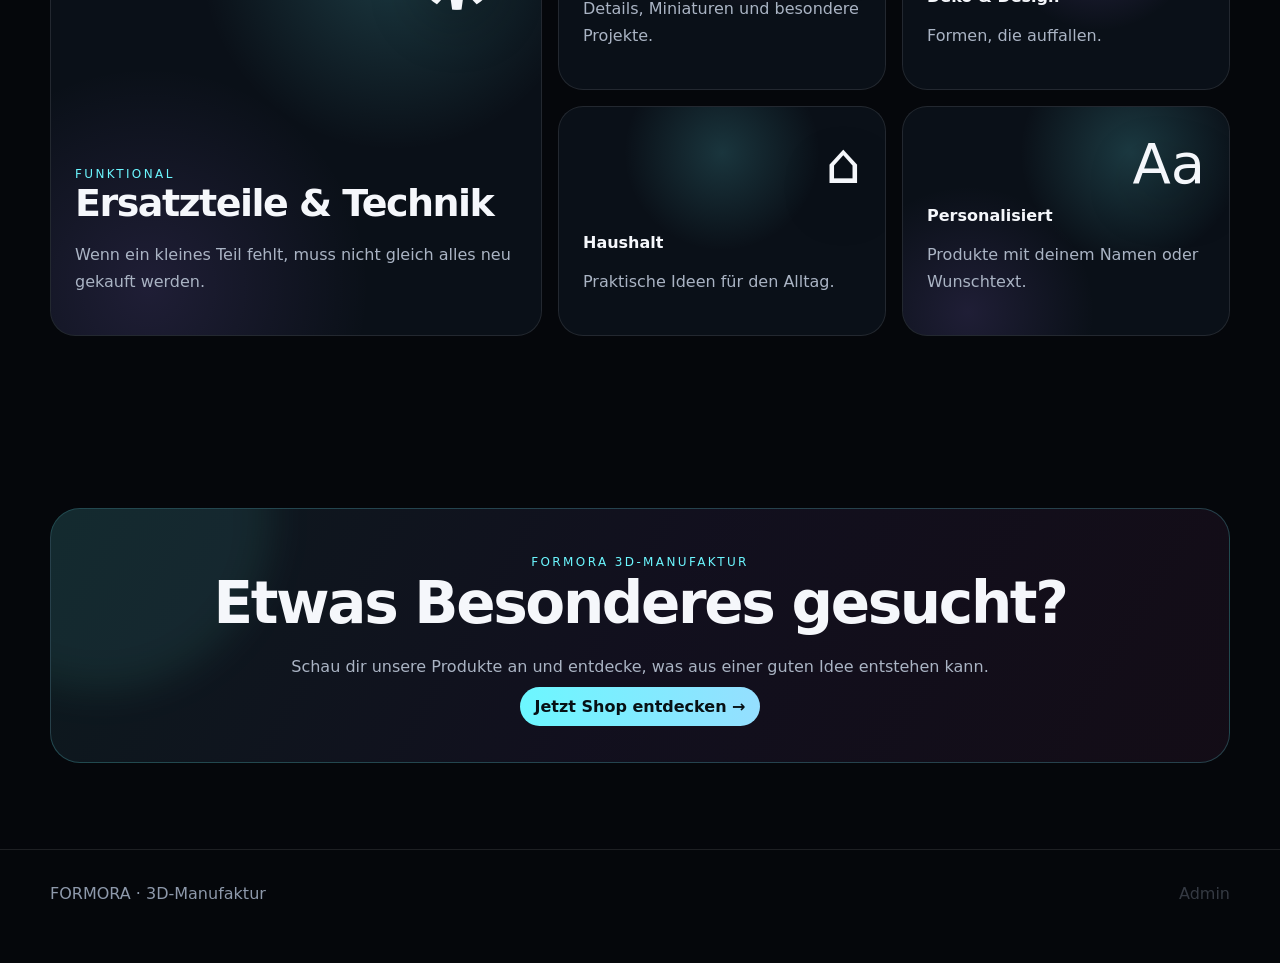
==== commit 67ce51f2: "Add files via upload" ====
--- a/index.html
+++ b/index.html
@@ -181,7 +181,7 @@
   <a class="brand" href="index.html"><span data-brand>FORMORA</span><small data-tagline>3D-MANUFAKTUR · IDEEN WERDEN GREIFBAR</small></a>
   <nav>
     <a href="index.html">Start</a>
-    <a href="shop.html">Shop</a>
+    <a href="shop.html">Shop</a><a href="highlights.html">Highlights</a><a href="so-gehts.html">So geht’s</a>
     
     <a href="admin.html" class="admin-nav keep">⚙ Admin Login</a><button id="cartBtn" class="ghost-btn keep">Warenkorb <span id="count">0</span></button>
   </nav>
@@ -212,7 +212,7 @@
 <div id="overlay" class="overlay"></div>
 <aside id="drawer" class="drawer">
   <div style="display:flex;justify-content:space-between;align-items:center"><h3>Warenkorb</h3><button id="closeCart" class="ghost-btn">Schließen</button></div>
-  <div id="items"></div>
+  <div style="font-size:12px;color:#95a6b8;margin:0 0 12px">✓ Warenkorb bleibt auf diesem Gerät gespeichert</div><div id="items"></div>
   <div style="display:flex;justify-content:space-between;font-size:20px;margin:22px 0"><b>Gesamt</b><b id="sum">0,00 €</b></div>
   <button id="order" class="btn primary" style="width:100%">Bestellanfrage senden</button>
 </aside>
@@ -279,7 +279,7 @@
 document.addEventListener("DOMContentLoaded",()=>{const d=loadData();document.getElementById("heroTitle").innerHTML=d.heroTitle.replace(". ",".<br>");document.getElementById("heroText").textContent=d.heroText})
 </script>
 <script>
-const DEFAULT_DATA = {"brand": "FORMORA", "tagline": "3D-MANUFAKTUR · IDEEN WERDEN GREIFBAR", "heroTitle": "Aus Ideen werden echte Dinge.", "heroText": "Besondere 3D-Drucke, praktische Lösungen und individuelle Designs – gemacht für Menschen, die nicht einfach irgendetwas von der Stange wollen.", "email": "deine-email@beispiel.de", "products": [{"id": "p1", "cat": "Modellbau", "name": "Diorama Detail Set", "price": 14.9, "desc": "Kleine Details und Zubehörteile für Modellbau-Projekte.", "image": ""}, {"id": "p2", "cat": "Modellbau", "name": "Fahrzeug Detailteil", "price": 17.9, "desc": "Detailteil für Fahrzeuge, Panzer und Modellbauprojekte.", "image": ""}, {"id": "p3", "cat": "Figuren", "name": "Fantasy Büste", "price": 28.9, "desc": "3D-gedruckte Büste zum Sammeln, Bemalen oder Verschenken.", "image": ""}, {"id": "p4", "cat": "Figuren", "name": "Miniaturen Set", "price": 19.9, "desc": "Mehrere kleine Figuren als Demo-Produkt.", "image": ""}, {"id": "p5", "cat": "Ersatzteile", "name": "Ersatzclip Set", "price": 6.9, "desc": "Praktische Ersatzclips als Beispiel für funktionalen 3D-Druck.", "image": ""}, {"id": "p6", "cat": "Technik", "name": "Universal Adapter", "price": 12.9, "desc": "Adapter, Halterungen und technische Bauteile.", "image": ""}, {"id": "p7", "cat": "Technik", "name": "Controller Dock", "price": 18.9, "desc": "Schlichter Halter für Controller und Gaming-Zubehör.", "image": ""}, {"id": "p8", "cat": "Deko", "name": "Design Vase", "price": 22.9, "desc": "Geometrische Vase mit moderner Oberflächenstruktur.", "image": ""}, {"id": "p9", "cat": "Haushalt", "name": "Kabel Organizer", "price": 8.9, "desc": "Kleine Ordnungshilfe für Arbeitsplatz und Zuhause.", "image": ""}, {"id": "p10", "cat": "Haushalt", "name": "Werkzeughalter", "price": 16.9, "desc": "3D-gedruckter Halter für Werkstatt oder Hobbyraum.", "image": ""}, {"id": "p11", "cat": "Personalisiert", "name": "Namensschild Custom", "price": 13.9, "desc": "Personalisiertes Schild mit Wunschname oder kurzem Text.", "image": ""}, {"id": "p12", "cat": "Personalisiert", "name": "Logo Schlüsselanhänger", "price": 9.9, "desc": "Schlüsselanhänger mit individuellem Namen oder Logo.", "image": ""}]};
+const DEFAULT_DATA = {"brand": "FORMORA", "tagline": "3D-MANUFAKTUR · IDEEN WERDEN GREIFBAR", "heroTitle": "Aus Ideen werden echte Dinge.", "heroText": "Besondere 3D-Drucke, praktische Lösungen und individuelle Designs – gemacht für Menschen, die nicht einfach irgendetwas von der Stange wollen.", "email": "deine-email@beispiel.de", "products": [{"id": "p1", "cat": "Modellbau", "name": "Diorama Detail Set", "price": 14.9, "desc": "Kleine Details und Zubehörteile für Modellbau-Projekte.", "image": ""}, {"id": "p2", "cat": "Modellbau", "name": "Fahrzeug Detailteil", "price": 17.9, "desc": "Detailteil für Fahrzeuge, Panzer und Modellbauprojekte.", "image": ""}, {"id": "p3", "cat": "Figuren", "name": "Fantasy Büste", "price": 28.9, "desc": "3D-gedruckte Büste zum Sammeln, Bemalen oder Verschenken.", "image": ""}, {"id": "p4", "cat": "Figuren", "name": "Miniaturen Set", "price": 19.9, "desc": "Mehrere kleine Figuren als Demo-Produkt.", "image": ""}, {"id": "p5", "cat": "Ersatzteile", "name": "Ersatzclip Set", "price": 6.9, "desc": "Praktische Ersatzclips als Beispiel für funktionalen 3D-Druck.", "image": ""}, {"id": "p6", "cat": "Technik", "name": "Universal Adapter", "price": 12.9, "desc": "Adapter, Halterungen und technische Bauteile.", "image": ""}, {"id": "p7", "cat": "Technik", "name": "Controller Dock", "price": 18.9, "desc": "Schlichter Halter für Controller und Gaming-Zubehör.", "image": ""}, {"id": "p8", "cat": "Deko", "name": "Design Vase", "price": 22.9, "desc": "Geometrische Vase mit moderner Oberflächenstruktur.", "image": ""}, {"id": "p9", "cat": "Haushalt", "name": "Kabel Organizer", "price": 8.9, "desc": "Kleine Ordnungshilfe für Arbeitsplatz und Zuhause.", "image": ""}, {"id": "p10", "cat": "Haushalt", "name": "Werkzeughalter", "price": 16.9, "desc": "3D-gedruckter Halter für Werkstatt oder Hobbyraum.", "image": ""}, {"id": "p11", "cat": "Personalisiert", "name": "Namensschild Custom", "price": 13.9, "desc": "Personalisiertes Schild mit Wunschname oder kurzem Text.", "image": ""}, {"id": "p12", "cat": "Personalisiert", "name": "Logo Schlüsselanhänger", "price": 9.9, "desc": "Schlüsselanhänger mit individuellem Namen oder Logo.", "image": ""}, {"id": "p13", "cat": "Gaming", "name": "Headset Stand Pro", "price": 21.9, "desc": "Futuristischer Stand für Headsets mit cleanem FORMORA Look.", "image": ""}, {"id": "p14", "cat": "Gaming", "name": "Desk Token Set", "price": 11.9, "desc": "Kleine 3D-Objekte und Marker für Gaming- und Desk-Setups.", "image": ""}, {"id": "p15", "cat": "Geschenke", "name": "Message Cube", "price": 16.9, "desc": "Personalisierbarer Würfel mit Name, Datum oder kurzer Botschaft.", "image": ""}, {"id": "p16", "cat": "Geschenke", "name": "Mini Memory Plaque", "price": 18.9, "desc": "Kleine personalisierte Erinnerungsplatte für besondere Momente.", "image": ""}]};
 function loadData(){
   try{
     const raw=localStorage.getItem("formoraData");
@@ -289,7 +289,94 @@
 function saveData(data){localStorage.setItem("formoraData",JSON.stringify(data))}
 function money(v){return Number(v||0).toLocaleString("de-DE",{style:"currency",currency:"EUR"})}
 let cart=[];
-function addCart(p){const x=cart.find(i=>i.id===p.id);if(x)x.qty++;else cart.push({...p,qty:1});renderCart();showCartToast(p.name)}
+const CART_KEY="formoraCart_v3";
+const CART_DB="formoraShopDB";
+const CART_STORE="state";
+
+function readLocalCart(){
+  try{
+    const keys=[CART_KEY,"formoraCart_v2","formoraCart"];
+    for(const key of keys){
+      const raw=localStorage.getItem(key);
+      if(raw){
+        const parsed=JSON.parse(raw);
+        if(Array.isArray(parsed)) return parsed;
+      }
+    }
+  }catch(e){}
+  return [];
+}
+
+function openCartDB(){
+  return new Promise((resolve,reject)=>{
+    if(!("indexedDB" in window)) return reject(new Error("no indexedDB"));
+    const req=indexedDB.open(CART_DB,1);
+    req.onupgradeneeded=()=>{const db=req.result;if(!db.objectStoreNames.contains(CART_STORE))db.createObjectStore(CART_STORE)};
+    req.onsuccess=()=>resolve(req.result);
+    req.onerror=()=>reject(req.error);
+  });
+}
+
+async function readDBCart(){
+  try{
+    const db=await openCartDB();
+    return await new Promise(resolve=>{
+      const tx=db.transaction(CART_STORE,"readonly");
+      const req=tx.objectStore(CART_STORE).get(CART_KEY);
+      req.onsuccess=()=>resolve(Array.isArray(req.result)?req.result:[]);
+      req.onerror=()=>resolve([]);
+    });
+  }catch(e){return []}
+}
+
+async function writeDBCart(){
+  try{
+    const db=await openCartDB();
+    await new Promise(resolve=>{
+      const tx=db.transaction(CART_STORE,"readwrite");
+      tx.objectStore(CART_STORE).put(cart,CART_KEY);
+      tx.oncomplete=()=>resolve();
+      tx.onerror=()=>resolve();
+    });
+  }catch(e){}
+}
+
+function saveCart(){
+  try{
+    const raw=JSON.stringify(cart);
+    localStorage.setItem(CART_KEY,raw);
+    localStorage.setItem("formoraCart_v2",raw);
+    localStorage.setItem("formoraCart",raw);
+  }catch(e){}
+  writeDBCart();
+}
+
+async function restoreCart(){
+  const local=readLocalCart();
+  const db=await readDBCart();
+  cart=(local && local.length)?local:db;
+  if(!Array.isArray(cart))cart=[];
+  saveCart();
+  renderCart();
+}
+
+function clearCartStorage(){
+  cart=[];
+  try{
+    localStorage.removeItem(CART_KEY);
+    localStorage.removeItem("formoraCart_v2");
+    localStorage.removeItem("formoraCart");
+  }catch(e){}
+  writeDBCart();
+  renderCart();
+}
+
+cart=readLocalCart();
+window.addEventListener("pagehide",saveCart);
+window.addEventListener("beforeunload",saveCart);
+document.addEventListener("visibilitychange",()=>{if(document.visibilityState==="hidden")saveCart()});
+
+function addCart(p){const x=cart.find(i=>i.id===p.id);if(x)x.qty++;else cart.push({...p,qty:1});saveCart();renderCart();showCartToast(p.name)}
 function renderCart(){
   const count=document.getElementById("count"),items=document.getElementById("items"),sum=document.getElementById("sum");
   if(!count||!items||!sum)return;
@@ -315,7 +402,7 @@
 function closeCart(){document.getElementById("drawer")?.classList.remove("open");document.getElementById("overlay")?.classList.remove("show")}
 document.addEventListener("click",e=>{
   const add=e.target.closest("[data-add-product]");if(add){const d=loadData();const p=d.products.find(x=>x.id===add.dataset.addProduct);if(p)addCart(p)}
-  const act=e.target.closest("[data-act]");if(act){const x=cart.find(i=>i.id===act.dataset.id);if(!x)return;if(act.dataset.act==="inc")x.qty++;if(act.dataset.act==="dec")x.qty--;if(act.dataset.act==="del"||x.qty<=0)cart=cart.filter(i=>i.id!==act.dataset.id);renderCart()}
+  const act=e.target.closest("[data-act]");if(act){const x=cart.find(i=>i.id===act.dataset.id);if(!x)return;if(act.dataset.act==="inc")x.qty++;if(act.dataset.act==="dec")x.qty--;if(act.dataset.act==="del"||x.qty<=0)cart=cart.filter(i=>i.id!==act.dataset.id);saveCart();renderCart()}
 });
 document.addEventListener("DOMContentLoaded",()=>{
   const d=loadData();
@@ -329,7 +416,8 @@
     if(!cart.length)return alert("Der Warenkorb ist leer.");
     const lines=cart.map(x=>`${x.qty}x ${x.name} – ${money(x.price*x.qty)}`);
     const total=money(cart.reduce((a,x)=>a+x.price*x.qty,0));
-    location.href=`mailto:${d.email}?subject=${encodeURIComponent("FORMORA Bestellanfrage")}&body=${encodeURIComponent(lines.join("\n")+"\n\nGesamt: "+total)}`
+    const mail=`mailto:${d.email}?subject=${encodeURIComponent("FORMORA Bestellanfrage")}&body=${encodeURIComponent(lines.join("\n")+"\n\nGesamt: "+total)}`;
+    location.href=mail;
   };
   const obs=new IntersectionObserver(entries=>entries.forEach(en=>{if(en.isIntersecting)en.target.classList.add("show")}),{threshold:.12});
   document.querySelectorAll(".reveal").forEach(el=>obs.observe(el));
@@ -345,5 +433,6 @@
     addEventListener("mousedown",()=>document.body.classList.add("cursor-down"));addEventListener("mouseup",()=>document.body.classList.remove("cursor-down"));
   }
   renderCart();
+  restoreCart();
 });
 </script></body></html>
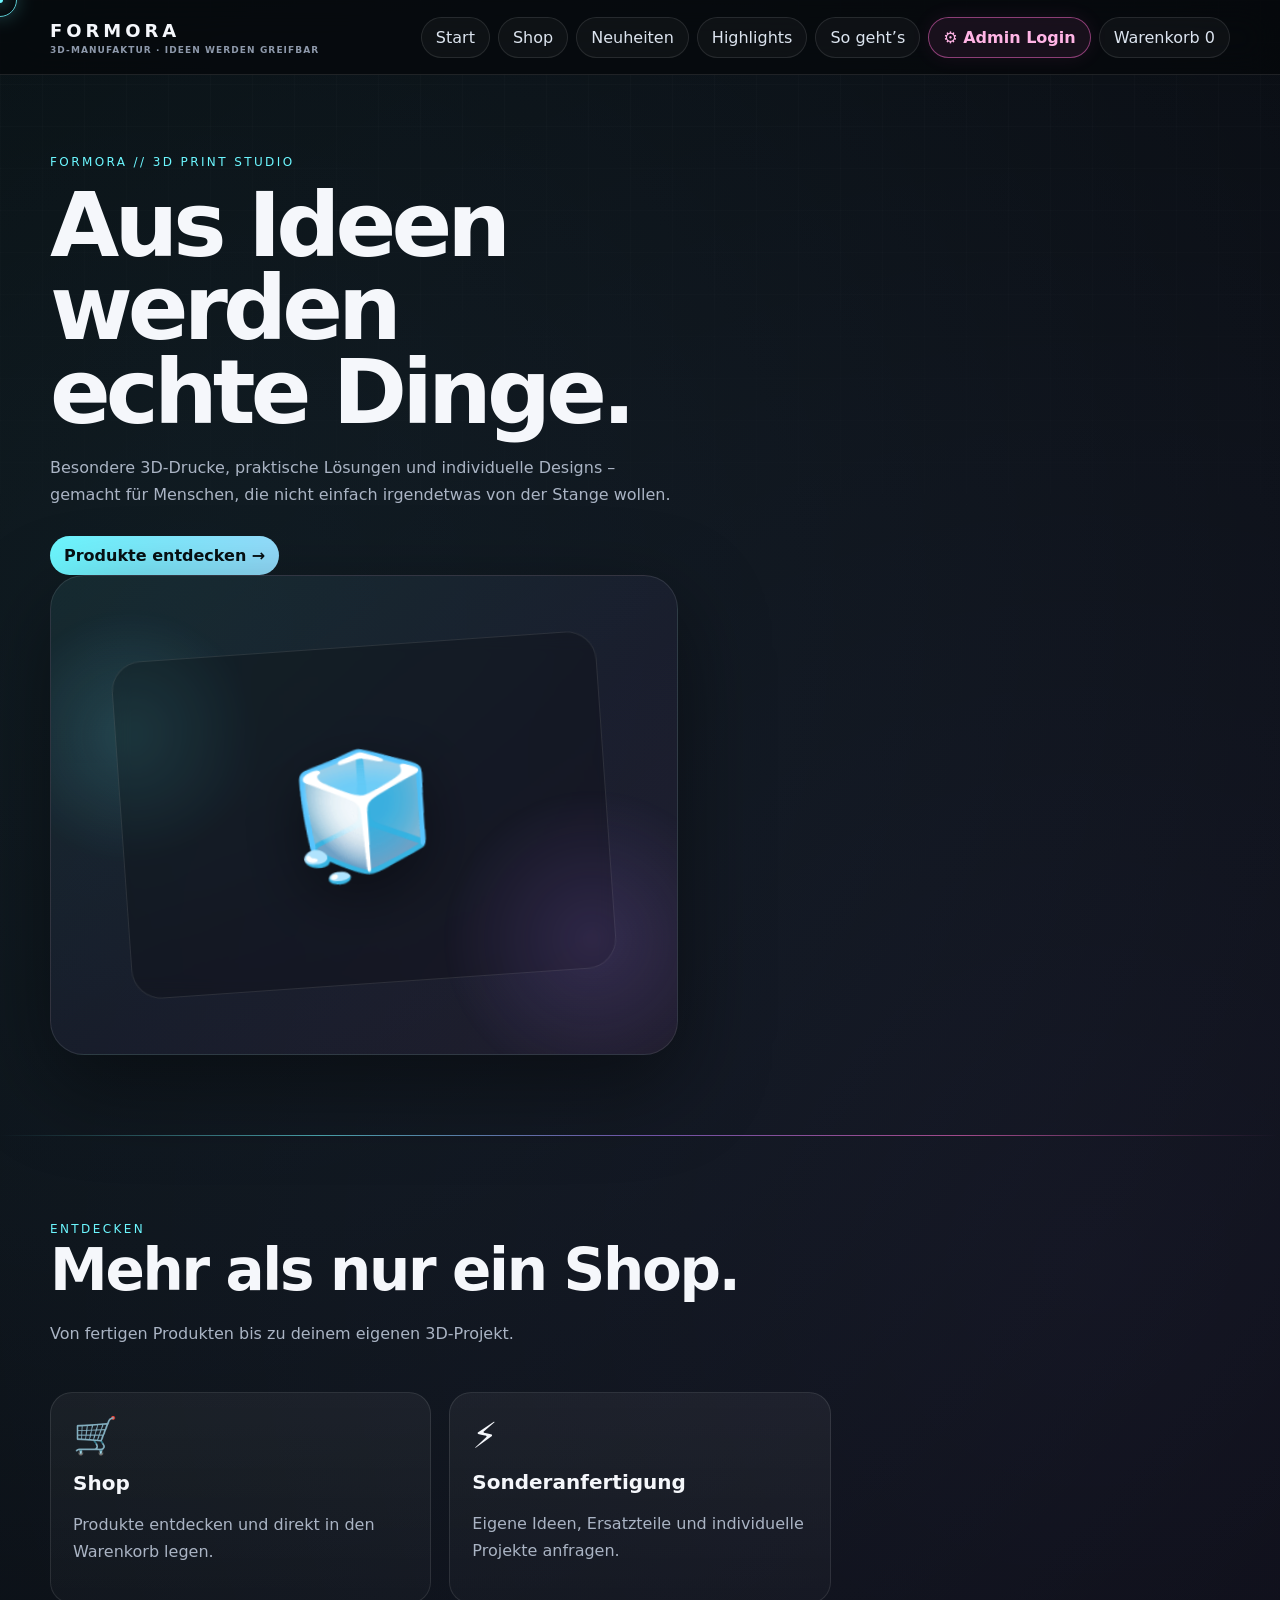
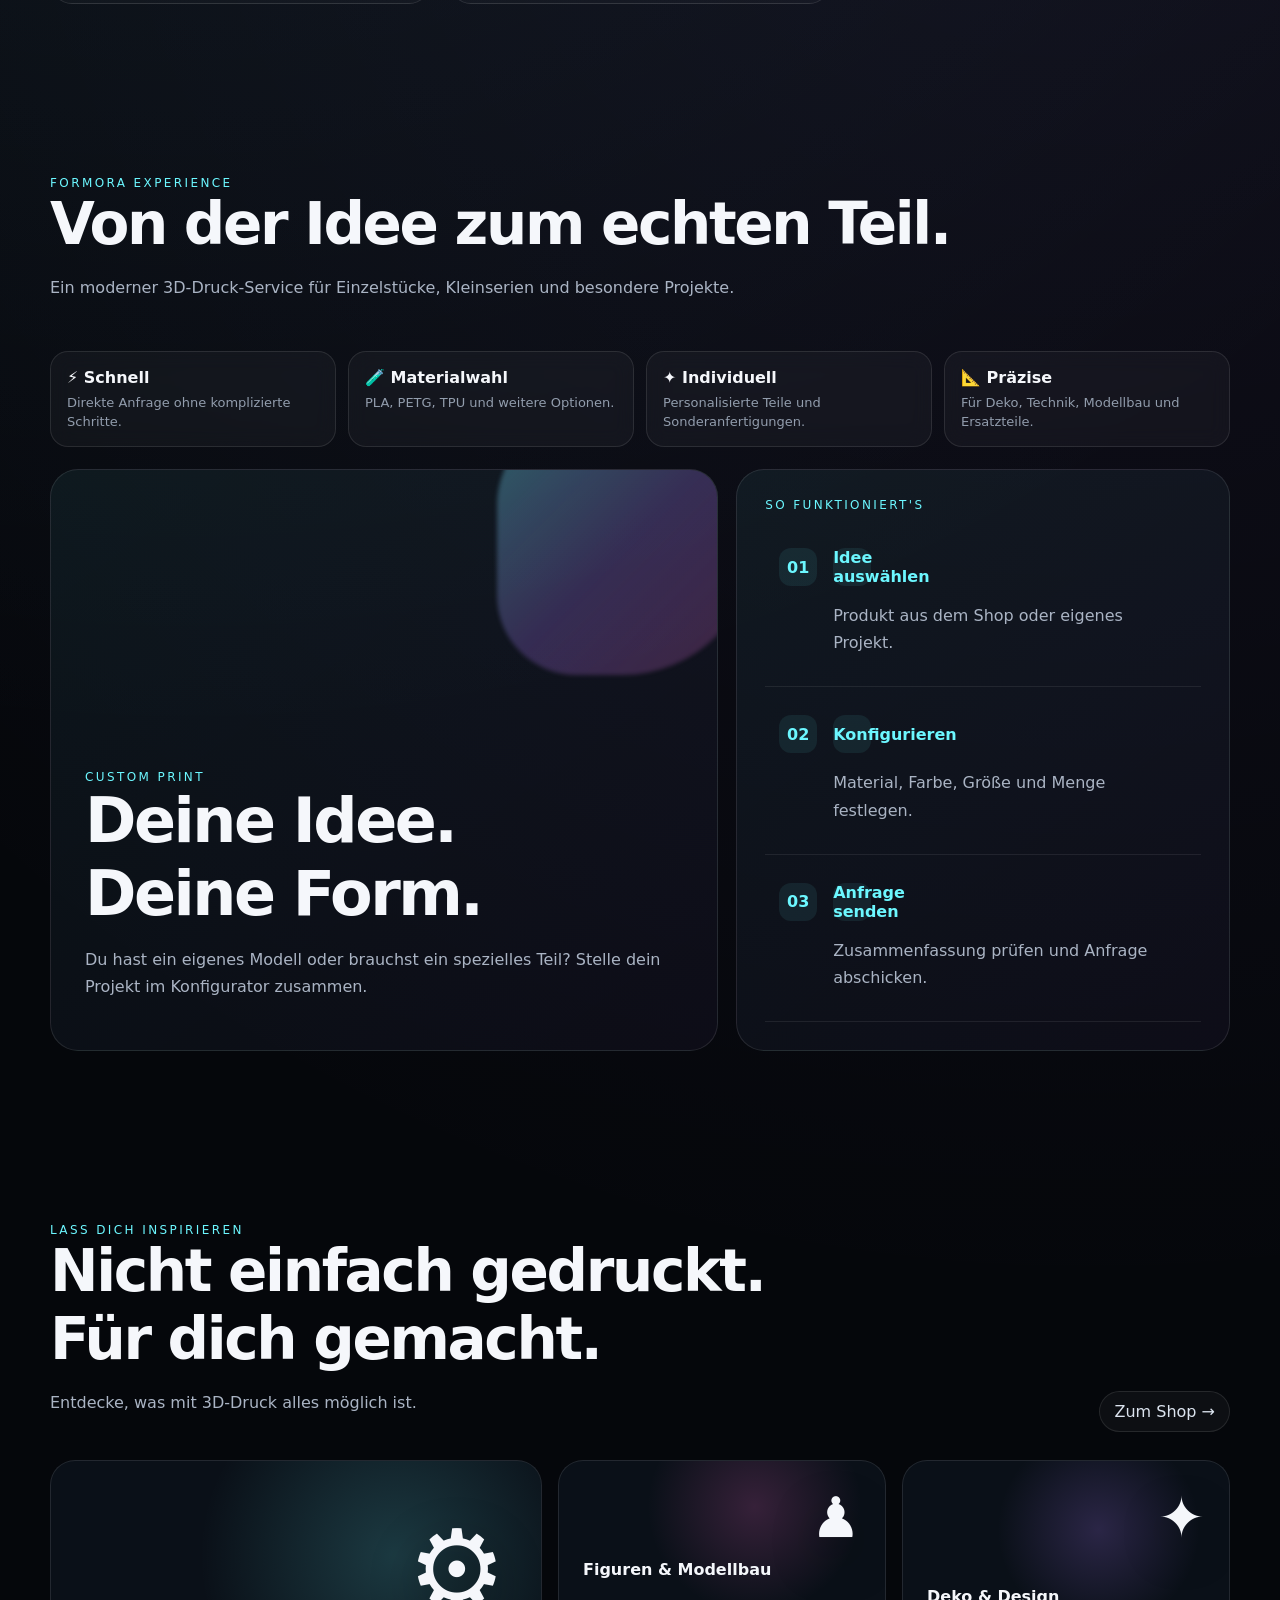
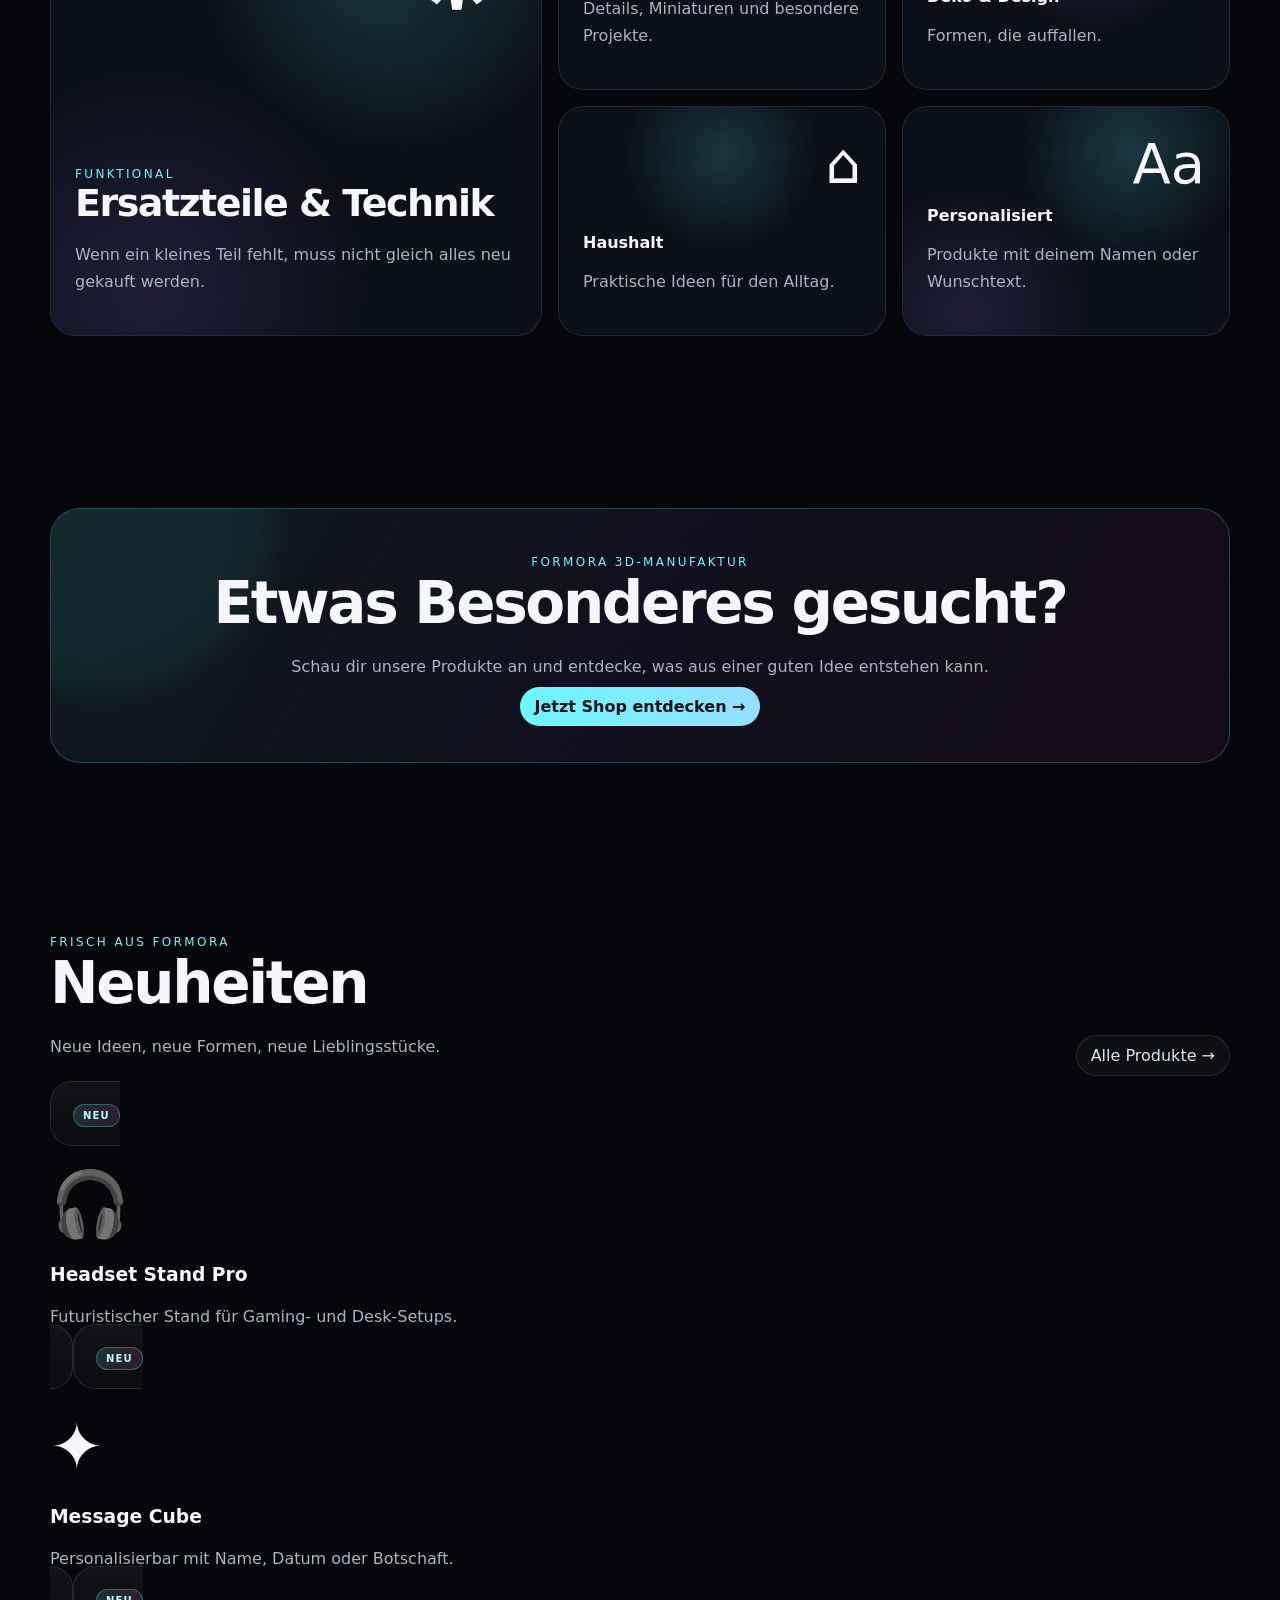
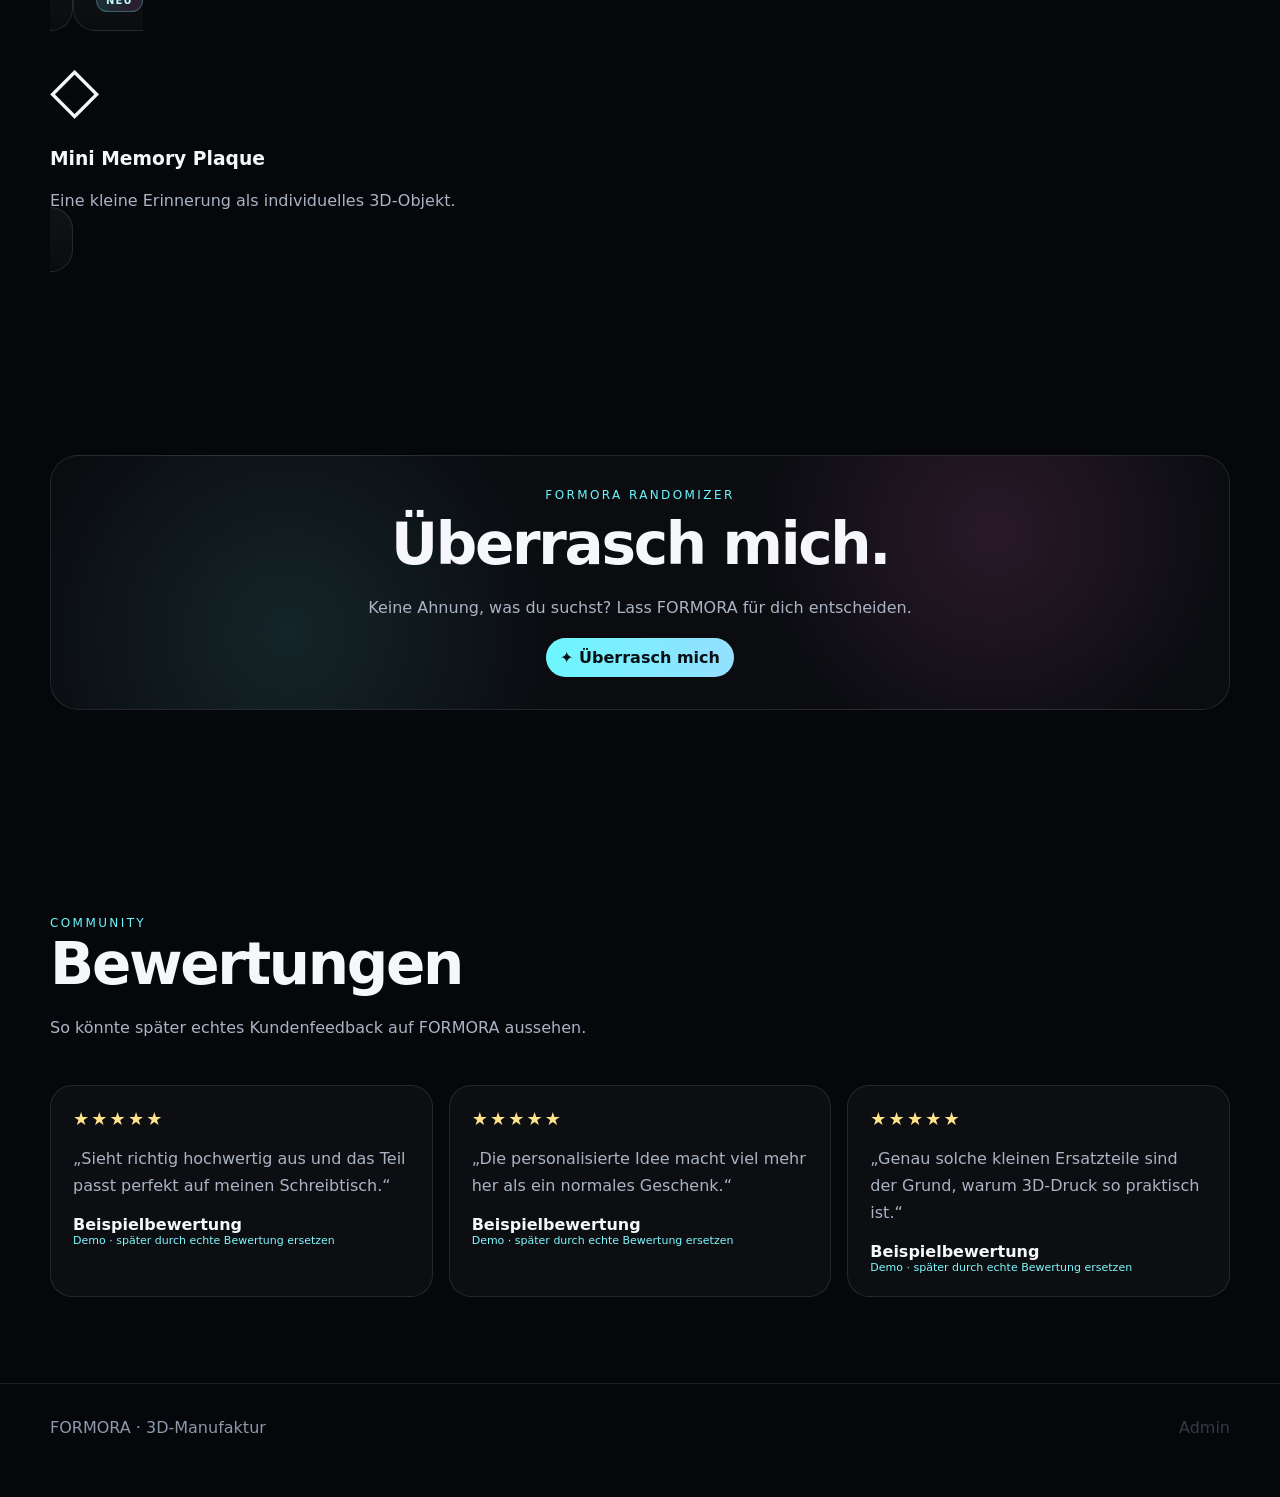
==== commit 792d63ad: "Add files via upload" ====
--- a/index.html
+++ b/index.html
@@ -175,13 +175,30 @@
   html,body,a,button,input,select,textarea,.product,.card,.inspire,.ghost-btn,.btn{cursor:none!important}
 }
 
+
+.intro-screen{position:fixed;inset:0;z-index:9999;background:#05080d;display:grid;place-items:center;transition:opacity .7s ease,visibility .7s ease}
+.intro-screen.hide{opacity:0;visibility:hidden;pointer-events:none}
+.intro-core{text-align:center;position:relative}
+.intro-logo{font-size:clamp(46px,10vw,100px);font-weight:950;letter-spacing:-.06em;background:linear-gradient(90deg,#fff,#74f8ff,#c09cff,#ff8ed8);-webkit-background-clip:text;background-clip:text;color:transparent;animation:introPulse 1.15s ease both}
+.intro-sub{font-size:11px;letter-spacing:.32em;color:#8fa1b5;margin-top:12px;text-transform:uppercase}
+.intro-ring{position:absolute;width:190px;height:190px;border:1px solid rgba(108,247,255,.3);border-radius:50%;left:50%;top:50%;transform:translate(-50%,-50%);box-shadow:0 0 50px rgba(108,247,255,.08);animation:introRing 1.25s ease both}
+@keyframes introPulse{0%{opacity:0;filter:blur(18px);transform:scale(.82)}65%{opacity:1;filter:blur(0);transform:scale(1.04)}100%{transform:scale(1)}}
+@keyframes introRing{0%{opacity:0;transform:translate(-50%,-50%) scale(.2)}70%{opacity:.8}100%{opacity:0;transform:translate(-50%,-50%) scale(1.9)}}
+.new-badge{display:inline-flex;padding:5px 9px;border-radius:999px;background:linear-gradient(90deg,rgba(108,247,255,.15),rgba(255,108,207,.14));border:1px solid rgba(108,247,255,.28);font-size:10px;font-weight:900;letter-spacing:.12em;color:#bffcff}
+.surprise-zone{border:1px solid rgba(255,255,255,.1);border-radius:28px;padding:32px;margin:34px 0;background:radial-gradient(circle at 80% 30%,rgba(255,108,207,.13),transparent 25%),radial-gradient(circle at 20% 70%,rgba(108,247,255,.1),transparent 28%),rgba(255,255,255,.025);text-align:center;overflow:hidden;position:relative}
+.surprise-zone h2{font-size:clamp(32px,5vw,58px);margin:8px 0}.surprise-result{margin:20px auto 0;max-width:500px;padding:20px;border-radius:20px;background:rgba(5,10,17,.72);border:1px solid rgba(108,247,255,.2);display:none}.surprise-result.show{display:block;animation:popResult .45s ease}
+@keyframes popResult{from{opacity:0;transform:scale(.88) rotate(-1deg)}to{opacity:1;transform:none}}
+.review-grid{display:grid;grid-template-columns:repeat(3,1fr);gap:16px}.review-card{border:1px solid rgba(255,255,255,.1);border-radius:22px;padding:22px;background:rgba(255,255,255,.03);transition:.25s}.review-card:hover{transform:translateY(-5px);border-color:rgba(108,247,255,.3)}.stars{letter-spacing:.12em;color:#ffe38b;font-size:18px}.review-name{font-weight:850;margin-top:14px}.verified{font-size:11px;color:#7ff8ff}
+@media(max-width:760px){.review-grid{grid-template-columns:1fr}.surprise-zone{padding:26px 18px}}
+
 </style></head>
-<body><div class="cursor-ring"></div><div class="cursor-dot"></div>
+<body>
+<div class="intro-screen" id="introScreen"><div class="intro-core"><div class="intro-ring"></div><div class="intro-logo">FORMORA</div><div class="intro-sub">Ideas become real</div></div></div><div class="cursor-ring"></div><div class="cursor-dot"></div>
 <header><div class="wrap nav">
   <a class="brand" href="index.html"><span data-brand>FORMORA</span><small data-tagline>3D-MANUFAKTUR · IDEEN WERDEN GREIFBAR</small></a>
   <nav>
     <a href="index.html">Start</a>
-    <a href="shop.html">Shop</a><a href="highlights.html">Highlights</a><a href="so-gehts.html">So geht’s</a>
+    <a href="shop.html">Shop</a><a href="#neuheiten">Neuheiten</a><a href="highlights.html">Highlights</a><a href="so-gehts.html">So geht’s</a>
     
     <a href="admin.html" class="admin-nav keep">⚙ Admin Login</a><button id="cartBtn" class="ghost-btn keep">Warenkorb <span id="count">0</span></button>
   </nav>
@@ -274,6 +291,34 @@
 </div>
 </div></section>
 
+
+<section id="neuheiten"><div class="wrap">
+<div class="sectionhead reveal"><div><div class="eyebrow">FRISCH AUS FORMORA</div><h2>Neuheiten</h2><p>Neue Ideen, neue Formen, neue Lieblingsstücke.</p></div><a class="btn" href="shop.html">Alle Produkte →</a></div>
+<div class="cards">
+<a class="card reveal" href="shop.html"><span class="new-badge">NEU</span><div style="font-size:64px;margin:22px 0">🎧</div><h3>Headset Stand Pro</h3><p>Futuristischer Stand für Gaming- und Desk-Setups.</p></a>
+<a class="card reveal" href="shop.html"><span class="new-badge">NEU</span><div style="font-size:64px;margin:22px 0">✦</div><h3>Message Cube</h3><p>Personalisierbar mit Name, Datum oder Botschaft.</p></a>
+<a class="card reveal" href="shop.html"><span class="new-badge">NEU</span><div style="font-size:64px;margin:22px 0">◇</div><h3>Mini Memory Plaque</h3><p>Eine kleine Erinnerung als individuelles 3D-Objekt.</p></a>
+</div>
+</div></section>
+
+<section><div class="wrap">
+<div class="surprise-zone reveal">
+<div class="eyebrow">FORMORA RANDOMIZER</div>
+<h2>Überrasch mich.</h2>
+<p>Keine Ahnung, was du suchst? Lass FORMORA für dich entscheiden.</p>
+<button class="btn primary" id="surpriseBtn" type="button">✦ Überrasch mich</button>
+<div class="surprise-result" id="surpriseResult"></div>
+</div>
+</div></section>
+
+<section id="bewertungen"><div class="wrap">
+<div class="sectionhead reveal"><div><div class="eyebrow">COMMUNITY</div><h2>Bewertungen</h2><p>So könnte später echtes Kundenfeedback auf FORMORA aussehen.</p></div></div>
+<div class="review-grid">
+<div class="review-card reveal"><div class="stars">★★★★★</div><p>„Sieht richtig hochwertig aus und das Teil passt perfekt auf meinen Schreibtisch.“</p><div class="review-name">Beispielbewertung</div><div class="verified">Demo · später durch echte Bewertung ersetzen</div></div>
+<div class="review-card reveal"><div class="stars">★★★★★</div><p>„Die personalisierte Idee macht viel mehr her als ein normales Geschenk.“</p><div class="review-name">Beispielbewertung</div><div class="verified">Demo · später durch echte Bewertung ersetzen</div></div>
+<div class="review-card reveal"><div class="stars">★★★★★</div><p>„Genau solche kleinen Ersatzteile sind der Grund, warum 3D-Druck so praktisch ist.“</p><div class="review-name">Beispielbewertung</div><div class="verified">Demo · später durch echte Bewertung ersetzen</div></div>
+</div>
+</div></section>
 <footer class="footer"><div class="wrap">FORMORA · 3D-Manufaktur <span style="float:right"><a href="admin.html" style="opacity:.35">Admin</a></span></div></footer>
 <script>
 document.addEventListener("DOMContentLoaded",()=>{const d=loadData();document.getElementById("heroTitle").innerHTML=d.heroTitle.replace(". ",".<br>");document.getElementById("heroText").textContent=d.heroText})
@@ -435,4 +480,37 @@
   renderCart();
   restoreCart();
 });
-</script></body></html>+</script><script>
+document.addEventListener("DOMContentLoaded",()=>{
+ const intro=document.getElementById("introScreen");
+ if(!intro)return;
+ const seen=sessionStorage.getItem("formoraIntroSeen");
+ if(seen){intro.remove();return}
+ sessionStorage.setItem("formoraIntroSeen","1");
+ setTimeout(()=>intro.classList.add("hide"),1250);
+ setTimeout(()=>intro.remove(),2050);
+});
+</script>
+<script>
+document.addEventListener("DOMContentLoaded",()=>{
+ const b=document.getElementById("surpriseBtn"),r=document.getElementById("surpriseResult");
+ if(!b||!r)return;
+ const picks=[
+  ["🎧","Headset Stand Pro","Gaming trifft auf futuristisches Desk-Design."],
+  ["✦","Message Cube","Ein kleines personalisiertes Geschenk mit großer Wirkung."],
+  ["⚙","Universal Adapter","Praktisch, kompakt und typisch 3D-Druck."],
+  ["◇","Design Vase","Ein auffälliges Objekt für moderne Räume."],
+  ["♟","Fantasy Büste","Für Sammler, Figurenfans und Modellbau."]
+ ];
+ b.addEventListener("click",()=>{
+   b.textContent="FORMORA denkt …";
+   r.classList.remove("show");
+   setTimeout(()=>{
+     const x=picks[Math.floor(Math.random()*picks.length)];
+     r.innerHTML=`<div style="font-size:52px">${x[0]}</div><span class="new-badge">DEIN PICK</span><h3 style="margin:10px 0 5px">${x[1]}</h3><p>${x[2]}</p><a class="btn" href="shop.html">Im Shop ansehen →</a>`;
+     r.classList.add("show"); b.textContent="↻ Nochmal überraschen";
+   },650);
+ });
+});
+</script>
+</body></html>
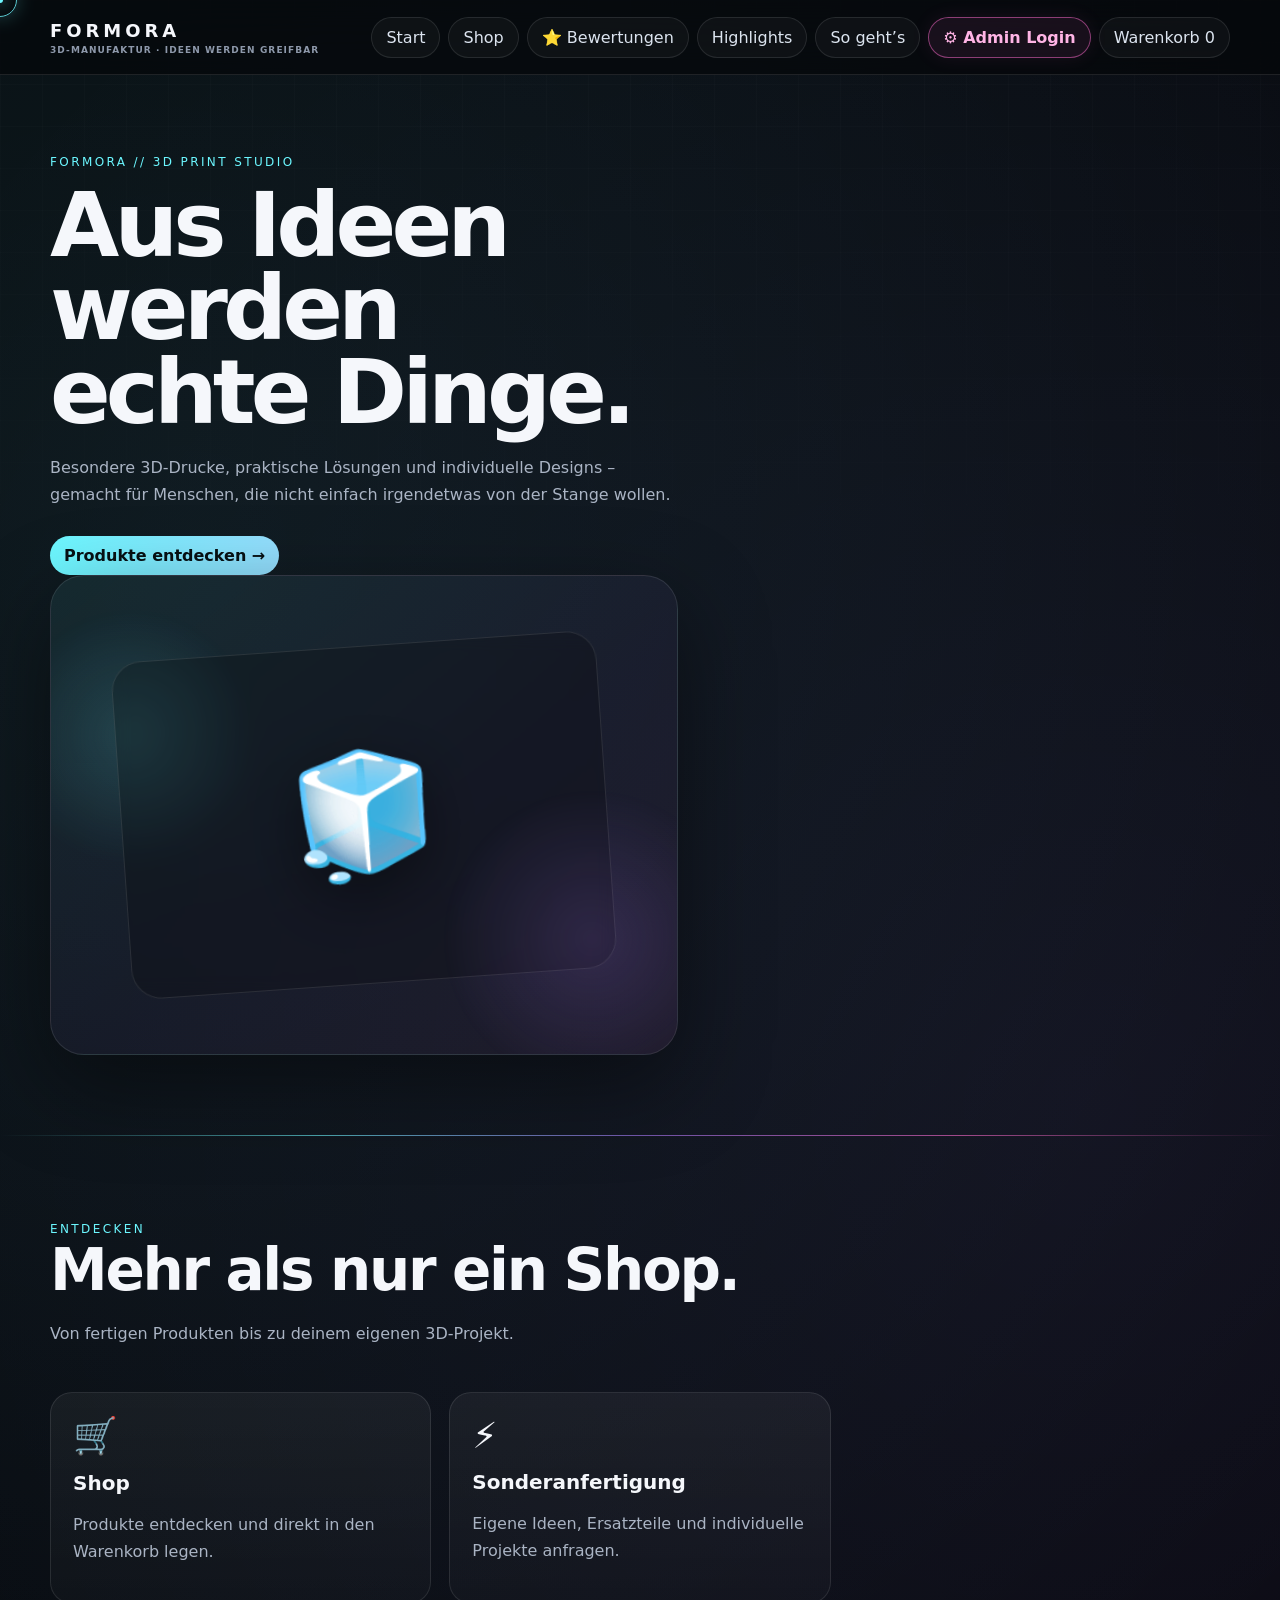
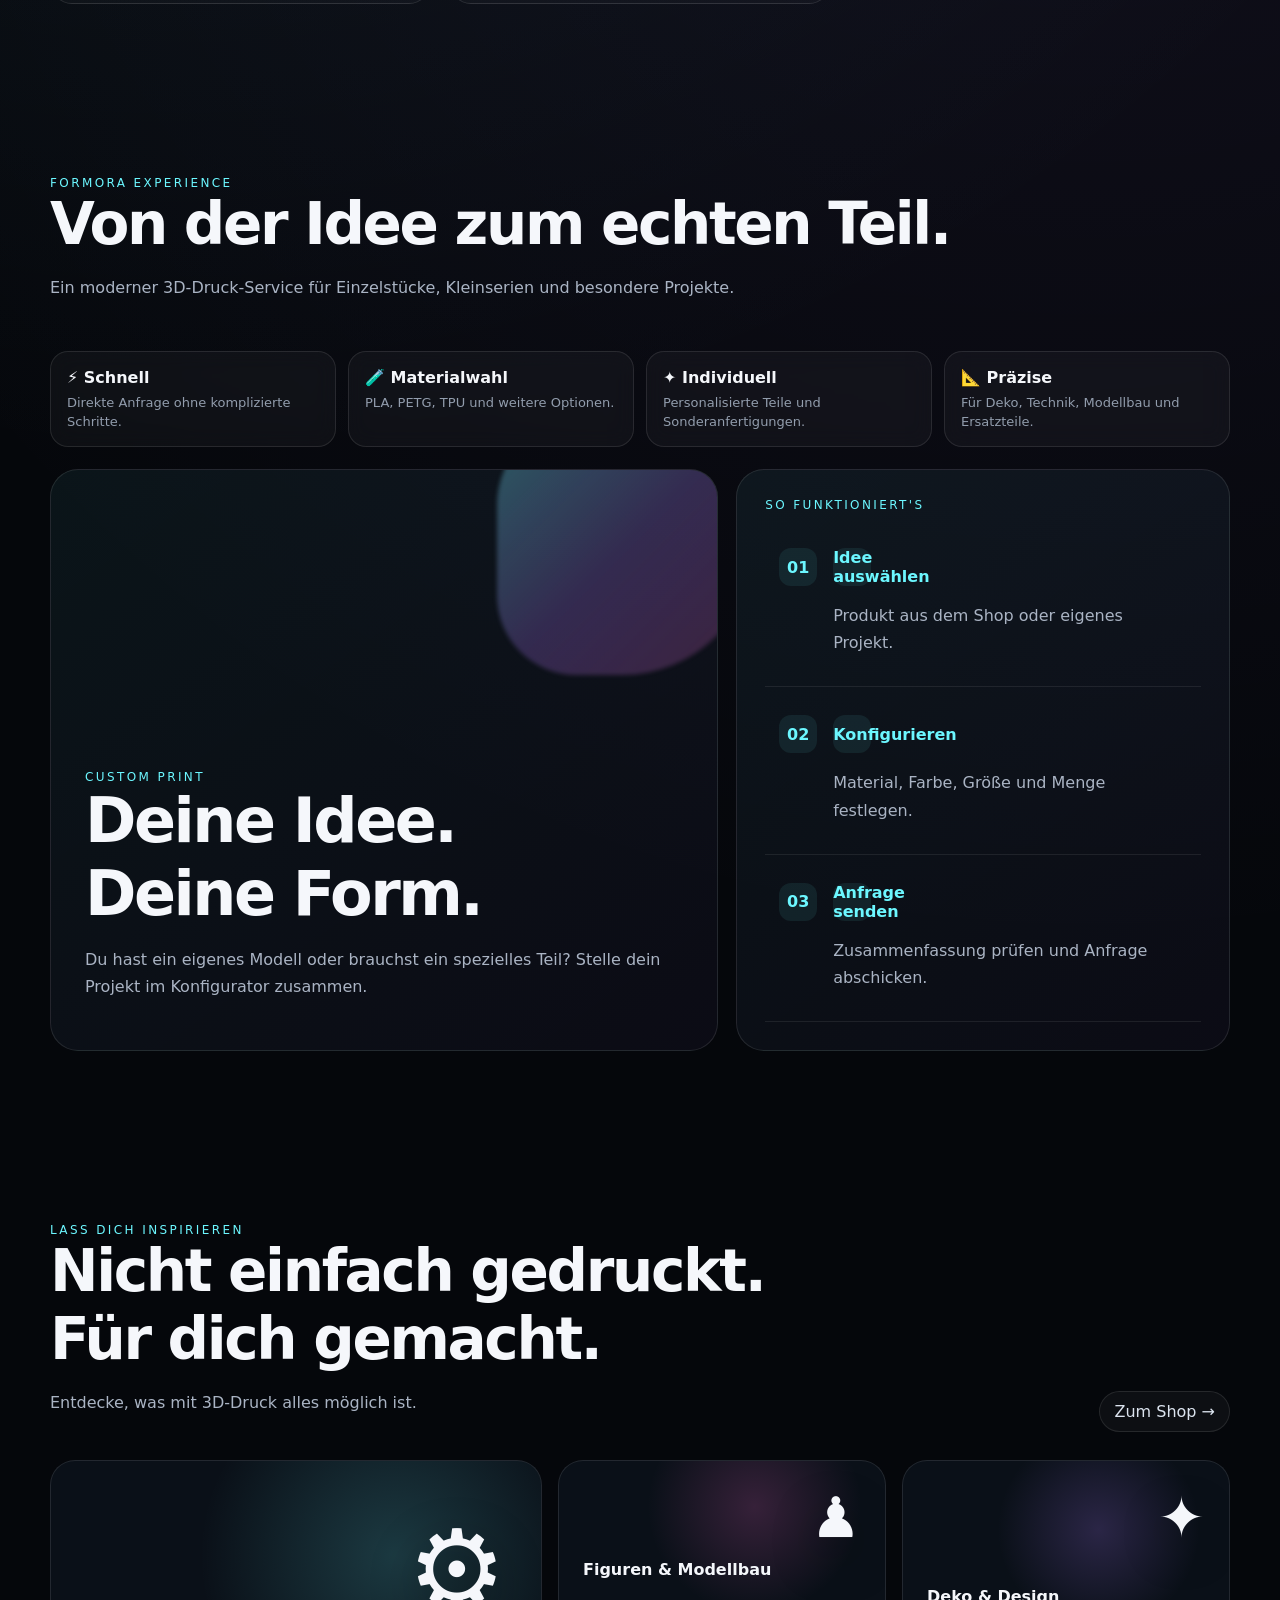
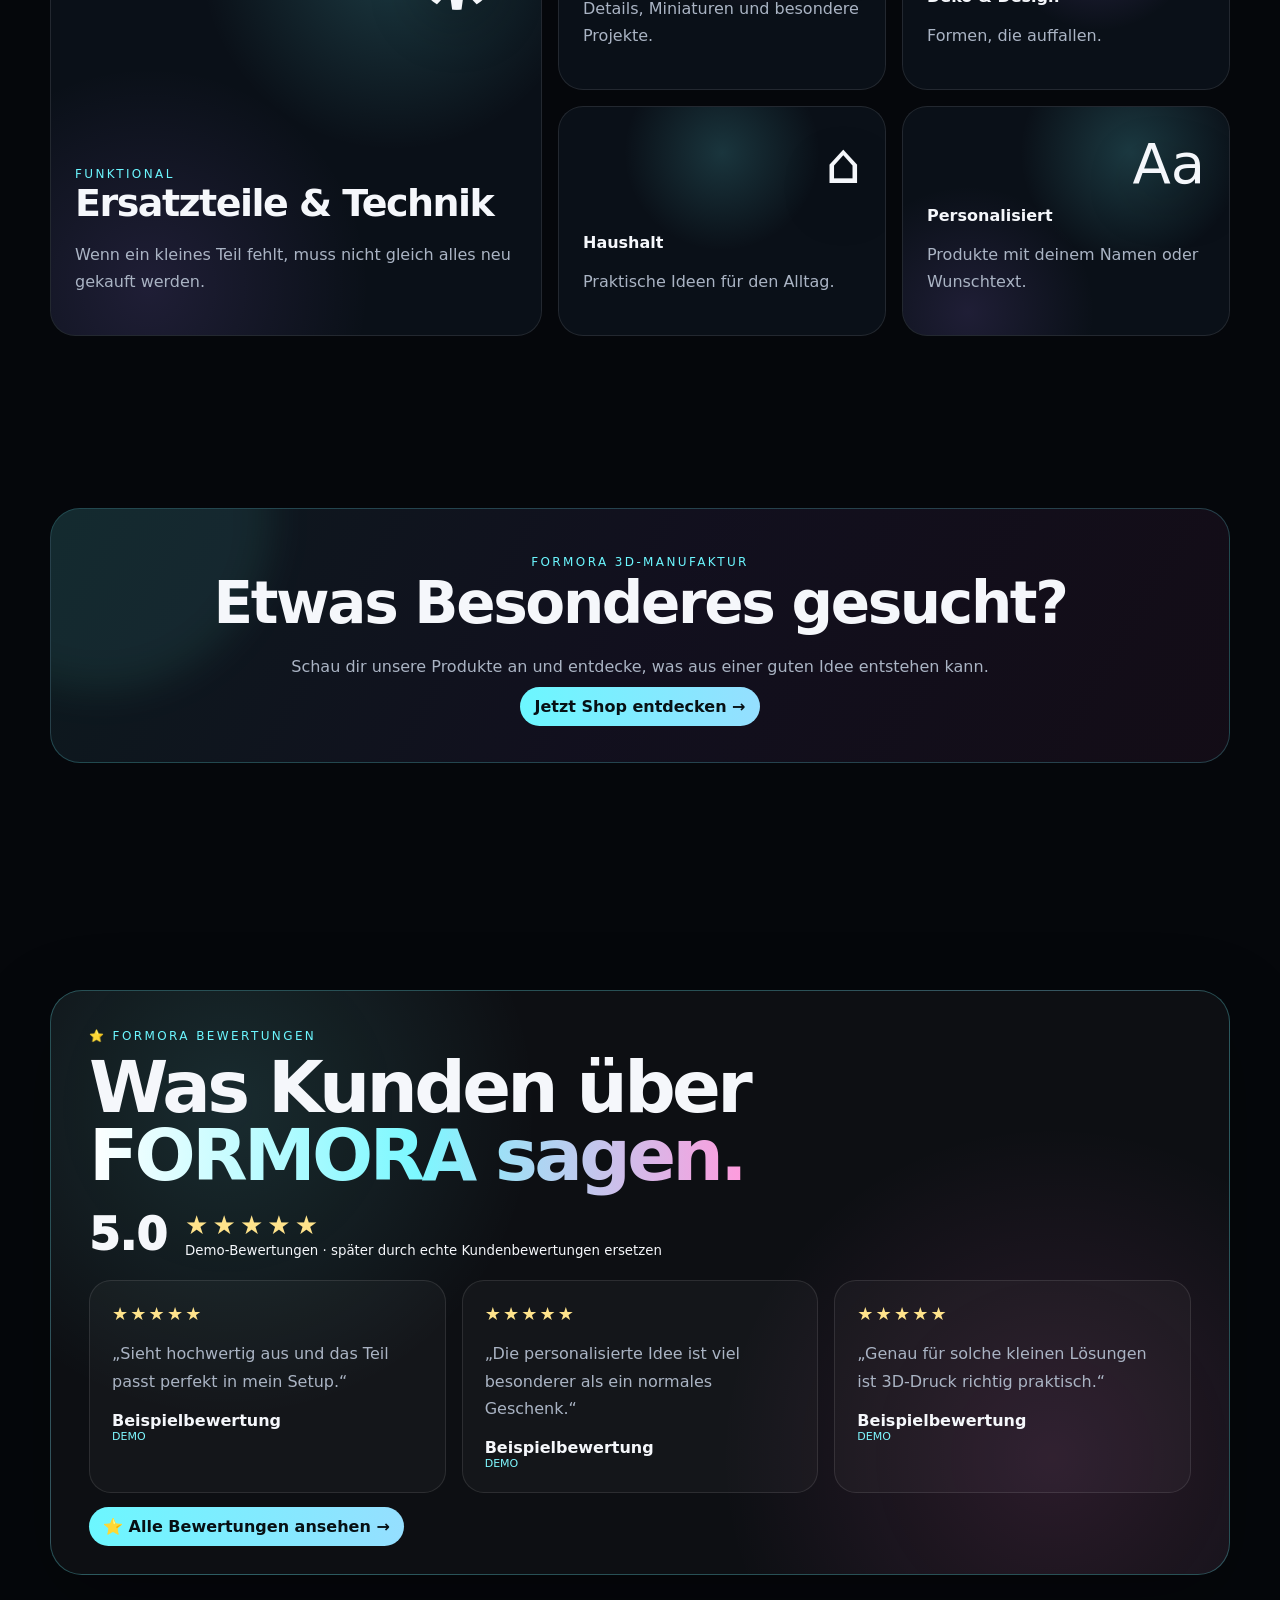
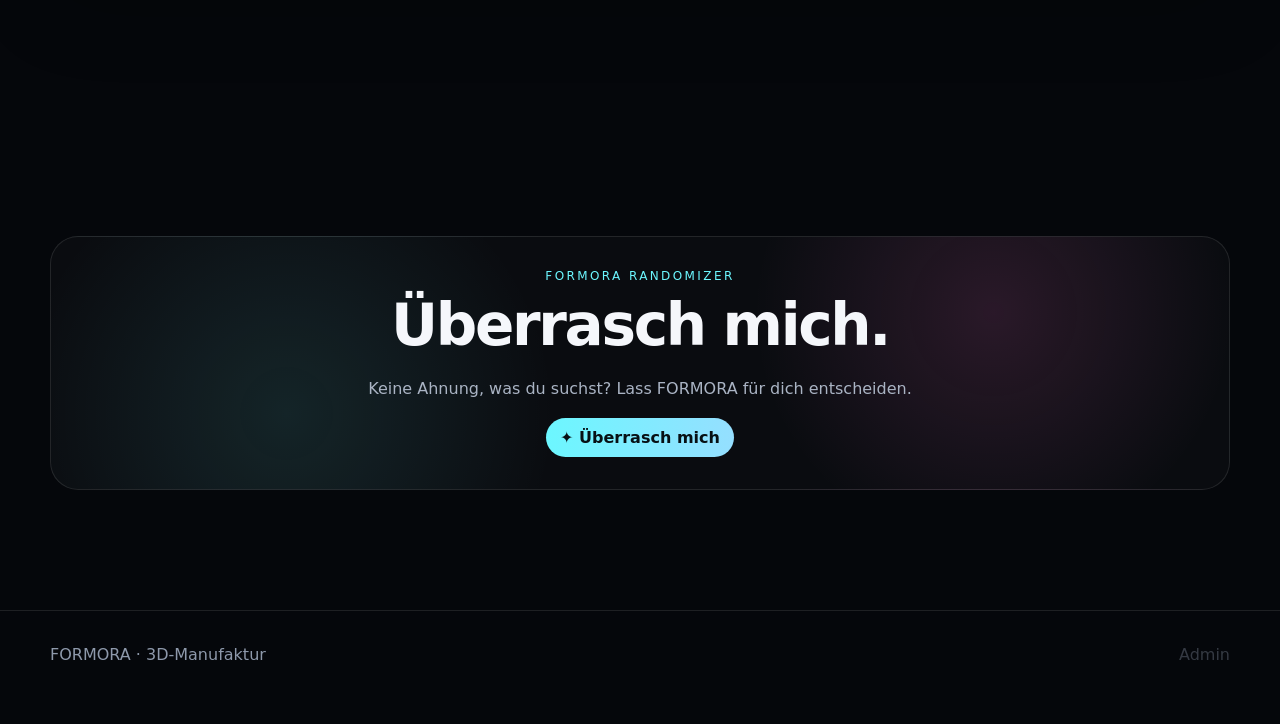
==== commit 1fb2cf6d: "Add files via upload" ====
--- a/index.html
+++ b/index.html
@@ -191,6 +191,32 @@
 .review-grid{display:grid;grid-template-columns:repeat(3,1fr);gap:16px}.review-card{border:1px solid rgba(255,255,255,.1);border-radius:22px;padding:22px;background:rgba(255,255,255,.03);transition:.25s}.review-card:hover{transform:translateY(-5px);border-color:rgba(108,247,255,.3)}.stars{letter-spacing:.12em;color:#ffe38b;font-size:18px}.review-name{font-weight:850;margin-top:14px}.verified{font-size:11px;color:#7ff8ff}
 @media(max-width:760px){.review-grid{grid-template-columns:1fr}.surprise-zone{padding:26px 18px}}
 
+
+.review-showcase{
+  margin:55px 0;
+  border:1px solid rgba(108,247,255,.28);
+  border-radius:32px;
+  padding:38px;
+  background:
+    radial-gradient(circle at 15% 20%,rgba(108,247,255,.12),transparent 28%),
+    radial-gradient(circle at 85% 80%,rgba(255,108,207,.12),transparent 30%),
+    rgba(255,255,255,.035);
+  position:relative;overflow:hidden;
+  box-shadow:0 25px 80px rgba(0,0,0,.28)
+}
+.review-showcase:before{
+  content:"";position:absolute;inset:-2px;
+  background:linear-gradient(120deg,transparent,rgba(108,247,255,.08),transparent);
+  transform:translateX(-100%);animation:reviewScan 6s linear infinite
+}
+@keyframes reviewScan{to{transform:translateX(100%)}}
+.review-big-title{font-size:clamp(38px,6vw,72px);line-height:.95;margin:10px 0 18px;letter-spacing:-.05em}
+.review-big-title span{background:linear-gradient(90deg,#fff,#7cf8ff,#ff9bdd);-webkit-background-clip:text;background-clip:text;color:transparent}
+.review-topline{display:flex;gap:18px;align-items:center;flex-wrap:wrap;margin:20px 0}
+.review-score{font-size:44px;font-weight:950}
+.review-stars-big{font-size:26px;letter-spacing:.16em;color:#ffe38b}
+@media(max-width:700px){.review-showcase{padding:26px 18px}.review-big-title{font-size:42px}}
+
 </style></head>
 <body>
 <div class="intro-screen" id="introScreen"><div class="intro-core"><div class="intro-ring"></div><div class="intro-logo">FORMORA</div><div class="intro-sub">Ideas become real</div></div></div><div class="cursor-ring"></div><div class="cursor-dot"></div>
@@ -198,7 +224,7 @@
   <a class="brand" href="index.html"><span data-brand>FORMORA</span><small data-tagline>3D-MANUFAKTUR · IDEEN WERDEN GREIFBAR</small></a>
   <nav>
     <a href="index.html">Start</a>
-    <a href="shop.html">Shop</a><a href="#neuheiten">Neuheiten</a><a href="highlights.html">Highlights</a><a href="so-gehts.html">So geht’s</a>
+    <a href="shop.html">Shop</a><a href="bewertungen.html">⭐ Bewertungen</a><a href="highlights.html">Highlights</a><a href="so-gehts.html">So geht’s</a>
     
     <a href="admin.html" class="admin-nav keep">⚙ Admin Login</a><button id="cartBtn" class="ghost-btn keep">Warenkorb <span id="count">0</span></button>
   </nav>
@@ -292,12 +318,23 @@
 </div></section>
 
 
-<section id="neuheiten"><div class="wrap">
-<div class="sectionhead reveal"><div><div class="eyebrow">FRISCH AUS FORMORA</div><h2>Neuheiten</h2><p>Neue Ideen, neue Formen, neue Lieblingsstücke.</p></div><a class="btn" href="shop.html">Alle Produkte →</a></div>
-<div class="cards">
-<a class="card reveal" href="shop.html"><span class="new-badge">NEU</span><div style="font-size:64px;margin:22px 0">🎧</div><h3>Headset Stand Pro</h3><p>Futuristischer Stand für Gaming- und Desk-Setups.</p></a>
-<a class="card reveal" href="shop.html"><span class="new-badge">NEU</span><div style="font-size:64px;margin:22px 0">✦</div><h3>Message Cube</h3><p>Personalisierbar mit Name, Datum oder Botschaft.</p></a>
-<a class="card reveal" href="shop.html"><span class="new-badge">NEU</span><div style="font-size:64px;margin:22px 0">◇</div><h3>Mini Memory Plaque</h3><p>Eine kleine Erinnerung als individuelles 3D-Objekt.</p></a>
+
+
+
+<section id="bewertungen"><div class="wrap">
+<div class="review-showcase reveal">
+  <div class="eyebrow">⭐ FORMORA BEWERTUNGEN</div>
+  <h2 class="review-big-title">Was Kunden über<br><span>FORMORA sagen.</span></h2>
+  <div class="review-topline">
+    <div class="review-score">5.0</div>
+    <div><div class="review-stars-big">★★★★★</div><small>Demo-Bewertungen · später durch echte Kundenbewertungen ersetzen</small></div>
+  </div>
+  <div class="review-grid">
+    <div class="review-card"><div class="stars">★★★★★</div><p>„Sieht hochwertig aus und das Teil passt perfekt in mein Setup.“</p><div class="review-name">Beispielbewertung</div><div class="verified">DEMO</div></div>
+    <div class="review-card"><div class="stars">★★★★★</div><p>„Die personalisierte Idee ist viel besonderer als ein normales Geschenk.“</p><div class="review-name">Beispielbewertung</div><div class="verified">DEMO</div></div>
+    <div class="review-card"><div class="stars">★★★★★</div><p>„Genau für solche kleinen Lösungen ist 3D-Druck richtig praktisch.“</p><div class="review-name">Beispielbewertung</div><div class="verified">DEMO</div></div>
+  </div>
+  <div style="margin-top:24px"><a class="btn primary" href="bewertungen.html">⭐ Alle Bewertungen ansehen →</a></div>
 </div>
 </div></section>
 
@@ -311,14 +348,7 @@
 </div>
 </div></section>
 
-<section id="bewertungen"><div class="wrap">
-<div class="sectionhead reveal"><div><div class="eyebrow">COMMUNITY</div><h2>Bewertungen</h2><p>So könnte später echtes Kundenfeedback auf FORMORA aussehen.</p></div></div>
-<div class="review-grid">
-<div class="review-card reveal"><div class="stars">★★★★★</div><p>„Sieht richtig hochwertig aus und das Teil passt perfekt auf meinen Schreibtisch.“</p><div class="review-name">Beispielbewertung</div><div class="verified">Demo · später durch echte Bewertung ersetzen</div></div>
-<div class="review-card reveal"><div class="stars">★★★★★</div><p>„Die personalisierte Idee macht viel mehr her als ein normales Geschenk.“</p><div class="review-name">Beispielbewertung</div><div class="verified">Demo · später durch echte Bewertung ersetzen</div></div>
-<div class="review-card reveal"><div class="stars">★★★★★</div><p>„Genau solche kleinen Ersatzteile sind der Grund, warum 3D-Druck so praktisch ist.“</p><div class="review-name">Beispielbewertung</div><div class="verified">Demo · später durch echte Bewertung ersetzen</div></div>
-</div>
-</div></section>
+
 <footer class="footer"><div class="wrap">FORMORA · 3D-Manufaktur <span style="float:right"><a href="admin.html" style="opacity:.35">Admin</a></span></div></footer>
 <script>
 document.addEventListener("DOMContentLoaded",()=>{const d=loadData();document.getElementById("heroTitle").innerHTML=d.heroTitle.replace(". ",".<br>");document.getElementById("heroText").textContent=d.heroText})
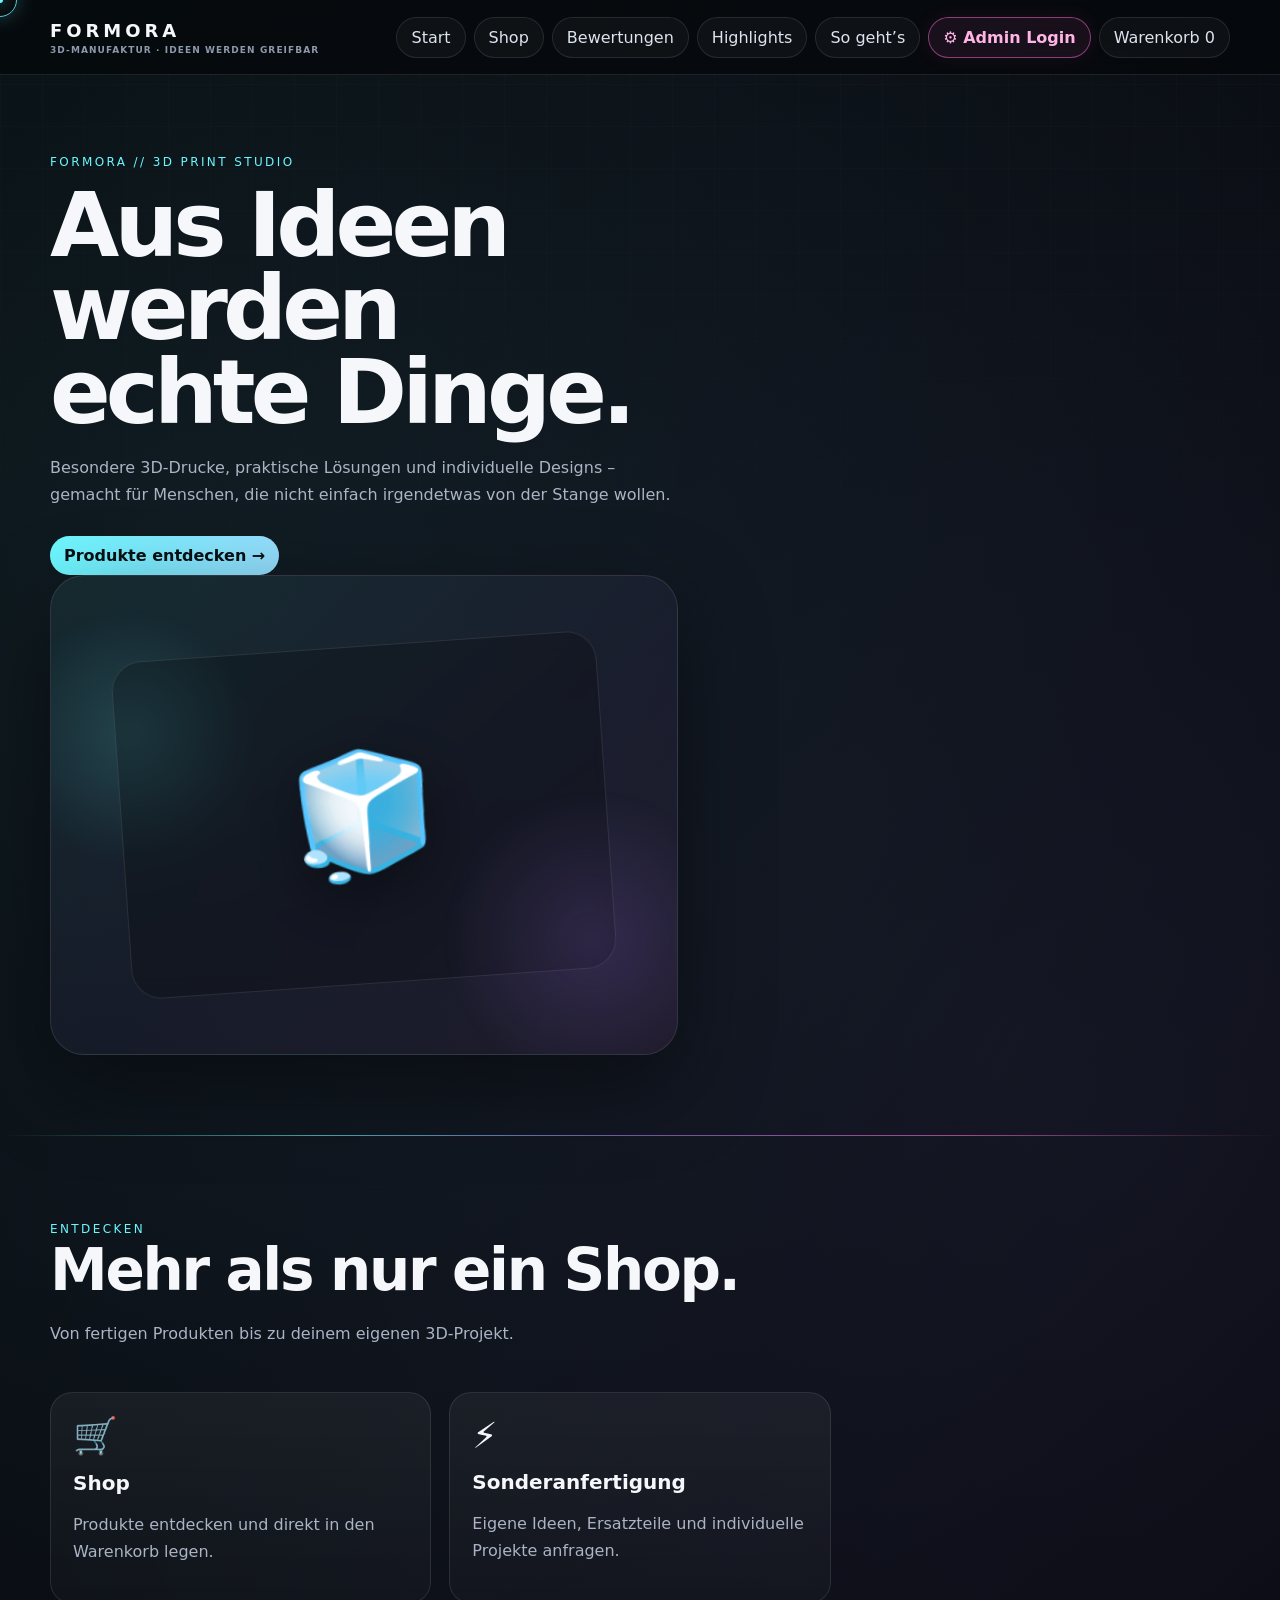
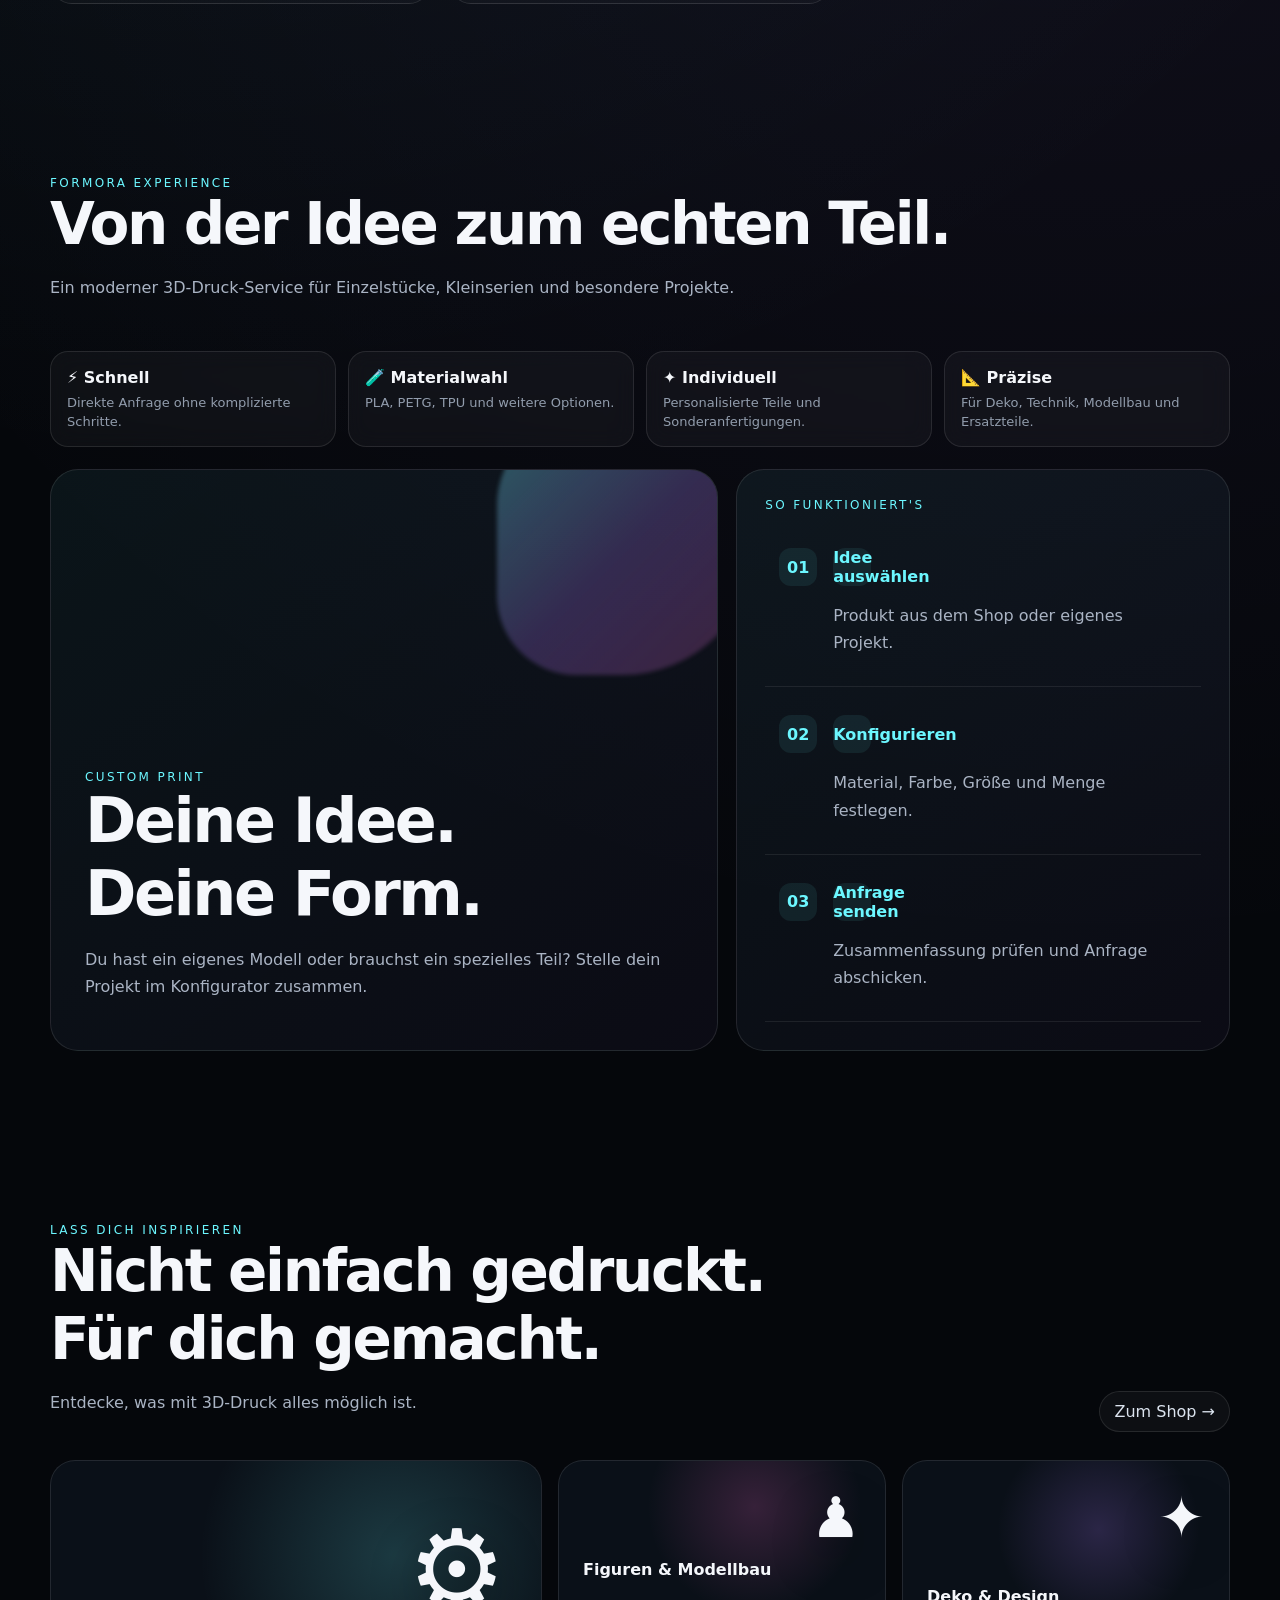
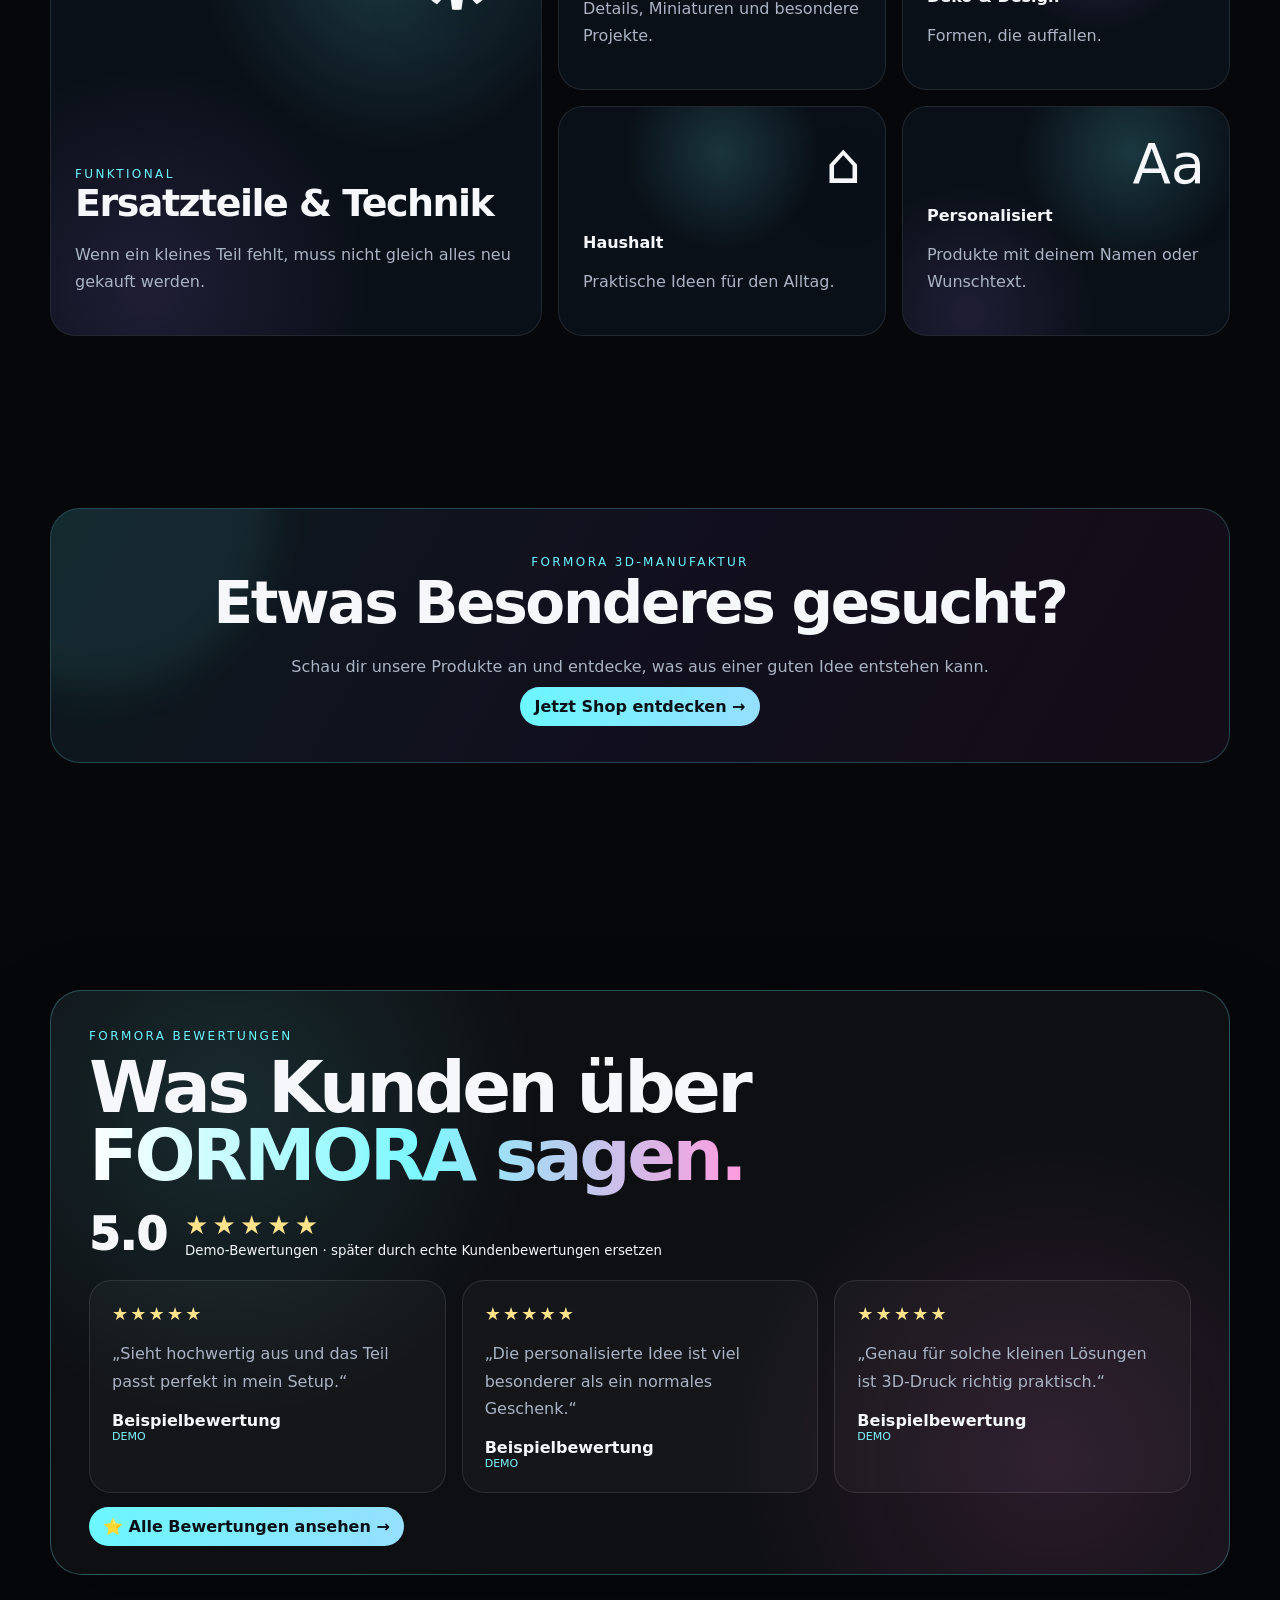
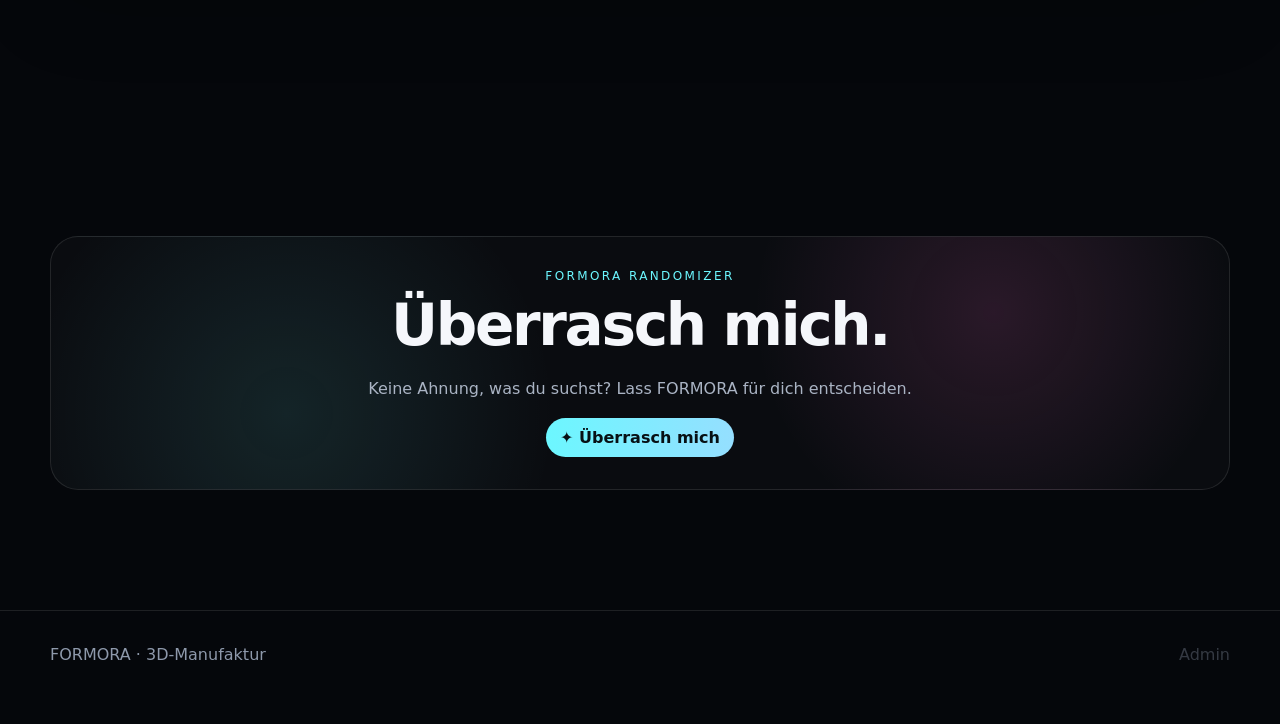
==== commit bc0511e4: "Add files via upload" ====
--- a/index.html
+++ b/index.html
@@ -224,7 +224,7 @@
   <a class="brand" href="index.html"><span data-brand>FORMORA</span><small data-tagline>3D-MANUFAKTUR · IDEEN WERDEN GREIFBAR</small></a>
   <nav>
     <a href="index.html">Start</a>
-    <a href="shop.html">Shop</a><a href="bewertungen.html">⭐ Bewertungen</a><a href="highlights.html">Highlights</a><a href="so-gehts.html">So geht’s</a>
+    <a href="shop.html">Shop</a><a href="bewertungen.html">Bewertungen</a><a href="highlights.html">Highlights</a><a href="so-gehts.html">So geht’s</a>
     
     <a href="admin.html" class="admin-nav keep">⚙ Admin Login</a><button id="cartBtn" class="ghost-btn keep">Warenkorb <span id="count">0</span></button>
   </nav>
@@ -323,7 +323,7 @@
 
 <section id="bewertungen"><div class="wrap">
 <div class="review-showcase reveal">
-  <div class="eyebrow">⭐ FORMORA BEWERTUNGEN</div>
+  <div class="eyebrow">FORMORA BEWERTUNGEN</div>
   <h2 class="review-big-title">Was Kunden über<br><span>FORMORA sagen.</span></h2>
   <div class="review-topline">
     <div class="review-score">5.0</div>
